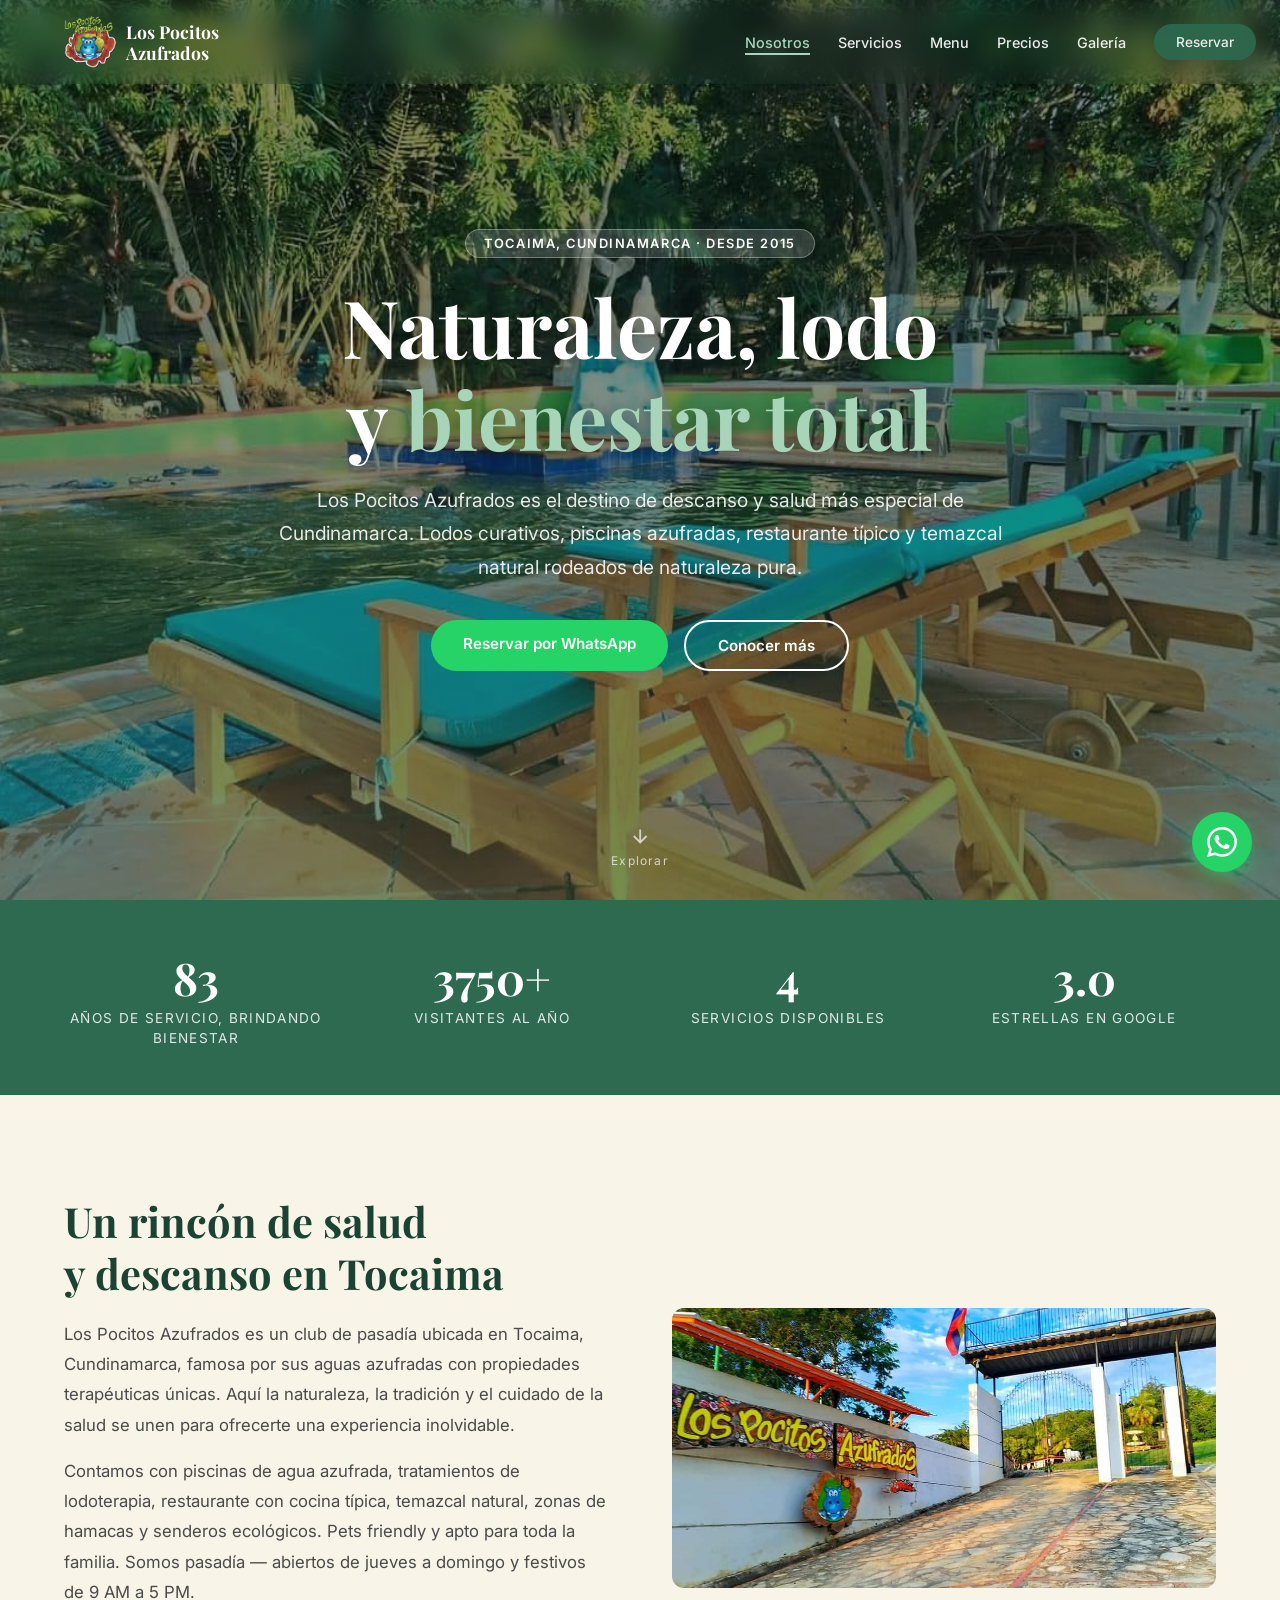
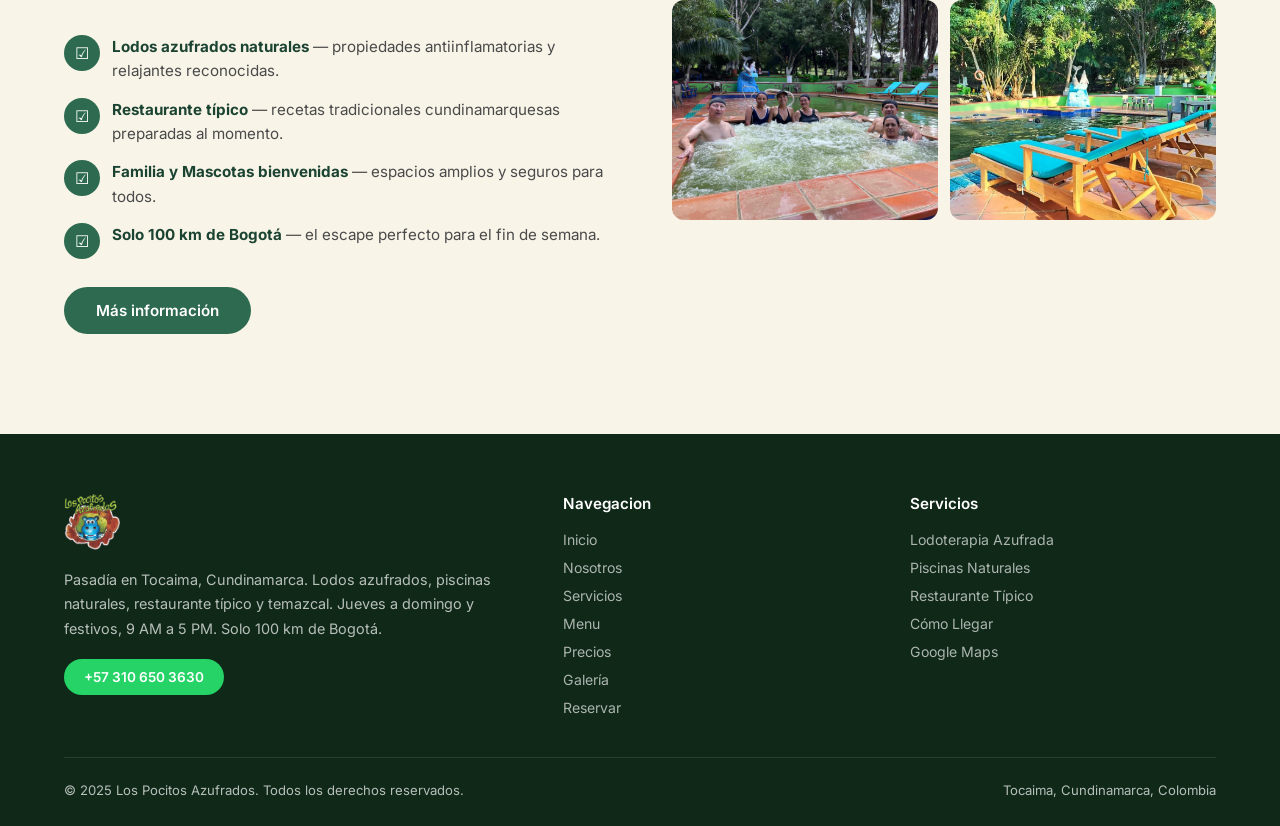
==== pagina pocitos/index.html @ f7a7f4c9 "Initial commit: Los Pocitos Azufrados — POS de escritorio para club" ====
<!DOCTYPE html>
<html lang="es" prefix="og: https://ogp.me/ns#">
<head>
  <meta charset="UTF-8"/>
  <meta name="viewport" content="width=device-width, initial-scale=1.0"/>
  <link rel="icon" type="image/png" sizes="32x32" href="favicon-32.png"/>
  <link rel="icon" type="image/png" sizes="512x512" href="favicon-512.png"/>
  <link rel="apple-touch-icon" href="favicon-512.png"/>

  <title>Los Pocitos Azufrados | Lodos Azufrados · Tocaima, Cundinamarca</title>
  <meta name="description" content="Los Pocitos Azufrados – pasadía en Tocaima, Cundinamarca. Lodos azufrados, piscinas naturales, lodoterapia, restaurante y temazcal. Jueves a domingo y festivos. Reserva por WhatsApp +57 310 650 3630."/>
  <meta name="keywords" content="lodos azufrados Tocaima, pasadía Cundinamarca, lodoterapia Tocaima, piscinas naturales Colombia, Los Pocitos Azufrados, temazcal Tocaima, ecoturismo Tocaima"/>
  <meta name="author" content="Los Pocitos Azufrados"/>
  <meta name="robots" content="index, follow, max-image-preview:large, max-snippet:-1"/>
  <link rel="canonical" href="https://lospocitosazufrados.com/"/>

  <!-- GEO / LOCAL SEO -->
  <meta name="geo.region" content="CO-CUN"/>
  <meta name="geo.placename" content="Tocaima, Cundinamarca, Colombia"/>
  <meta name="geo.position" content="4.4789448;-74.6457954"/>
  <meta name="ICBM" content="4.4789448, -74.6457954"/>

  <!-- OPEN GRAPH -->
  <meta property="og:type" content="website"/>
  <meta property="og:site_name" content="Los Pocitos Azufrados"/>
  <meta property="og:url" content="https://lospocitosazufrados.com/"/>
  <meta property="og:title" content="Los Pocitos Azufrados | Lodos Azufrados en Tocaima, Cundinamarca"/>
  <meta property="og:description" content="Pasadía en Tocaima especializado en lodos azufrados y lodoterapia. Piscinas naturales, restaurante, temazcal y actividades para toda la familia. Jueves a domingo."/>
  <meta property="og:image" content="https://lospocitosazufrados.com/logo-los-pocitos-azufrados.png"/>
  <meta property="og:locale" content="es_CO"/>

  <!-- TWITTER CARD -->
  <meta name="twitter:card" content="summary_large_image"/>
  <meta name="twitter:title" content="Los Pocitos Azufrados | Lodos Azufrados · Tocaima"/>
  <meta name="twitter:description" content="Pasadía en Tocaima, Cundinamarca. Lodos azufrados, piscinas naturales, lodoterapia y temazcal para toda la familia. Jueves a domingo."/>
  <meta name="twitter:image" content="https://lospocitosazufrados.com/logo-los-pocitos-azufrados.png"/>

  <!-- PRECONNECT -->
  <link rel="preconnect" href="https://fonts.googleapis.com"/>
  <link rel="preconnect" href="https://fonts.gstatic.com" crossorigin/>
  <link rel="dns-prefetch" href="https://images.unsplash.com"/>

  <!-- FONTS -->
  <link href="https://fonts.googleapis.com/css2?family=Playfair+Display:wght@400;700&family=Inter:wght@300;400;500;600&display=swap" rel="stylesheet"/>

  <!-- SCHEMA.ORG -->
  <script type="application/ld+json">
  {
    "@context": "https://schema.org",
    "@type": ["LocalBusiness", "TouristAttraction"],
    "name": "Los Pocitos Azufrados",
    "description": "Pasadía en Tocaima, Cundinamarca. Lodos azufrados, piscinas naturales, lodoterapia, restaurante y temazcal. Abierto jueves a domingo y festivos.",
    "url": "https://lospocitosazufrados.com",
    "telephone": "+573106503630",
    "address": {
      "@type": "PostalAddress",
      "streetAddress": "km 3",
      "addressLocality": "Tocaima",
      "addressRegion": "Cundinamarca",
      "addressCountry": "CO"
    },
    "geo": {
      "@type": "GeoCoordinates",
      "latitude": 4.4789448,
      "longitude": -74.6457954
    },
    "openingHoursSpecification": [
      {"@type":"OpeningHoursSpecification","dayOfWeek":["Thursday","Friday","Saturday","Sunday"],"opens":"09:00","closes":"17:00"}
    ],
    "image": "https://lospocitosazufrados.com/logo-los-pocitos-azufrados.png",
    "priceRange": "$$",
    "currenciesAccepted": "COP"
  }
  </script>

  <style>
    *, *::before, *::after { box-sizing: border-box; margin: 0; padding: 0; }

    :root {
      --verde:        #2d6a4f;
      --verde-oscuro: #1b4332;
      --verde-claro:  #52b788;
      --crema:        #f8f4e8;
      --dorado:       #d4a843;
      --blanco:       #ffffff;
      --gris-texto:   #4a4a4a;
      --sombra:       0 4px 24px rgba(0,0,0,.15);
      --radio:        12px;
      --transicion:   .3s ease;
    }

    html { scroll-behavior: smooth; }
    body { font-family: 'Inter', sans-serif; color: var(--gris-texto); background: var(--blanco); overflow-x: hidden; }

    /* ── UTILIDADES ─────────────────────────────── */
    .container { max-width: 1200px; margin: 0 auto; padding: 0 24px; }
    .section-title { font-family: 'Playfair Display', serif; font-size: clamp(2rem, 4vw, 3rem); color: var(--verde-oscuro); text-align: center; margin-bottom: 16px; }
    .section-sub { text-align: center; font-size: 1.1rem; color: #666; margin-bottom: 60px; max-width: 640px; margin-left: auto; margin-right: auto; }
    .btn { display: inline-block; padding: 14px 32px; border-radius: 50px; font-weight: 600; font-size: .95rem; text-decoration: none; transition: var(--transicion); cursor: pointer; border: none; }
    .btn-primary { background: var(--verde); color: var(--blanco); }
    .btn-primary:hover { background: var(--verde-oscuro); transform: translateY(-2px); box-shadow: var(--sombra); }
    .btn-outline { background: transparent; color: var(--blanco); border: 2px solid var(--blanco); }
    .btn-outline:hover { background: var(--blanco); color: var(--verde-oscuro); }
    .btn-wa { background: #25d366; color: var(--blanco); }
    .btn-wa:hover { background: #1ebe5c; transform: translateY(-2px); box-shadow: var(--sombra); }

    /* ── NAVBAR ─────────────────────────────────── */
    .navbar {
      position: fixed; top: 0; left: 0; right: 0; z-index: 1000;
      padding: 16px 0;
      background: rgba(27, 67, 50, .15);
      backdrop-filter: blur(12px);
      -webkit-backdrop-filter: blur(12px);
      transition: var(--transicion);
    }
    .navbar.scrolled { background: rgba(27, 67, 50, .97); padding: 10px 0; box-shadow: var(--sombra); }
    .navbar .container { display: flex; align-items: center; justify-content: space-between; }
    .navbar-logo { display: flex; align-items: center; gap: 10px; text-decoration: none; }
    .navbar-logo img { height: 52px; width: auto; }
    .navbar-logo span { font-family: 'Playfair Display', serif; font-size: 1.1rem; color: var(--blanco); font-weight: 700; line-height: 1.2; display: none; }
    @media(min-width:600px){ .navbar-logo span { display: block; } }
    /* nav-links fuera del navbar para evitar problema con backdrop-filter */
    .nav-links {
      position: fixed; top: 0; right: 24px;
      height: 84px; /* misma altura del navbar */
      display: flex; align-items: center; gap: 28px; list-style: none;
      z-index: 1001;
    }
    .nav-links a { color: var(--blanco); text-decoration: none; font-size: .9rem; font-weight: 500; transition: var(--transicion); opacity: .9; }
    .nav-links a:hover { opacity: 1; color: #a8d5ba; }
    .nav-links .btn { padding: 10px 22px; font-size: .85rem; }
    .hamburger { display: none; flex-direction: column; gap: 5px; cursor: pointer; background: none; border: none; padding: 6px; z-index: 1002; position: relative; }
    .hamburger span { display: block; width: 24px; height: 2px; background: var(--blanco); border-radius: 2px; transition: var(--transicion); }
    .hamburger.open span:nth-child(1) { transform: translateY(7px) rotate(45deg); }
    .hamburger.open span:nth-child(2) { opacity: 0; }
    .hamburger.open span:nth-child(3) { transform: translateY(-7px) rotate(-45deg); }
    .nav-overlay { display: none; position: fixed; inset: 0; background: rgba(0,0,0,.5); z-index: 1000; }
    .nav-overlay.open { display: block; }
    @media(max-width:768px){
      .hamburger { display: flex; }
      .nav-links {
        display: flex; flex-direction: column; align-items: flex-start; gap: 0;
        position: fixed; top: 0; right: -280px; bottom: 0; width: 260px; height: auto;
        background: var(--verde-oscuro); z-index: 1001;
        padding: 80px 32px 40px; list-style: none;
        transition: right .3s ease; overflow-y: auto;
      }
      .nav-links.open { right: 0; }
      .nav-links li { width: 100%; border-bottom: 1px solid rgba(255,255,255,.1); }
      .nav-links li:last-child { border-bottom: none; margin-top: 20px; }
      .nav-links a { display: block; padding: 16px 0; font-size: 1.1rem; color: var(--blanco); opacity: 1; }
      .nav-links a.nav-active:not(.btn) { color: #a8d5ba; font-weight: 700; }
      .nav-links .btn { display: block; text-align: center; margin-top: 8px; padding: 14px 24px; }
    }

    /* ── HERO ────────────────────────────────────── */
    .hero {
      position: relative; min-height: 100vh; display: flex; align-items: center; justify-content: center;
      overflow: hidden; background: var(--verde-oscuro);
    }
    .hero-bg {
      position: absolute; inset: 0;
      background: url('fotos/hero.jpeg') center/cover no-repeat;
      transform-origin: center;
      animation: heroZoom 20s ease-in-out infinite alternate;
    }
    .hero-bg::after { content: ''; position: absolute; inset: 0; background: linear-gradient(to bottom, rgba(0,0,0,.45) 0%, rgba(27,67,50,.6) 100%); }
    @keyframes heroZoom { from { transform: scale(1); } to { transform: scale(1.08); } }
    .hero-content { position: relative; z-index: 1; text-align: center; padding: 0 24px; max-width: 780px; animation: fadeInUp .9s ease both; }
    @keyframes fadeInUp { from { opacity: 0; transform: translateY(30px); } to { opacity: 1; transform: none; } }
    .hero-badge { display: inline-block; background: rgba(255,255,255,.15); border: 1px solid rgba(255,255,255,.3); color: var(--blanco); font-size: .8rem; font-weight: 600; letter-spacing: .12em; text-transform: uppercase; padding: 6px 18px; border-radius: 50px; margin-bottom: 22px; backdrop-filter: blur(8px); }
    .hero-title { font-family: 'Playfair Display', serif; font-size: clamp(2.6rem, 7vw, 5rem); color: var(--blanco); line-height: 1.15; margin-bottom: 20px; text-shadow: 0 2px 20px rgba(0,0,0,.4); }
    .hero-title span { color: #a8d5ba; }
    .hero-desc { font-size: clamp(1rem, 2vw, 1.2rem); color: rgba(255,255,255,.88); line-height: 1.75; margin-bottom: 36px; }
    .hero-buttons { display: flex; gap: 16px; justify-content: center; flex-wrap: wrap; }
    .hero-scroll { position: absolute; bottom: 32px; left: 50%; transform: translateX(-50%); z-index: 1; animation: scrollDown 2s ease infinite; }
    .hero-scroll a { display: flex; flex-direction: column; align-items: center; gap: 6px; color: rgba(255,255,255,.7); text-decoration: none; font-size: .75rem; letter-spacing: .1em; }
    .hero-scroll svg { width: 22px; height: 22px; stroke: rgba(255,255,255,.7); fill: none; stroke-width: 2; }
    @keyframes scrollDown { 0%,100%{transform:translateX(-50%) translateY(0)} 50%{transform:translateX(-50%) translateY(8px)} }

    /* ── COUNTERS STRIP ──────────────────────────── */
    .counters { background: var(--verde); padding: 48px 0; }
    .counters-grid { display: grid; grid-template-columns: repeat(auto-fit, minmax(160px, 1fr)); gap: 32px; text-align: center; }
    .counter-item { color: var(--blanco); }
    .counter-num { font-family: 'Playfair Display', serif; font-size: 2.8rem; font-weight: 700; display: block; }
    .counter-label { font-size: .85rem; opacity: .85; text-transform: uppercase; letter-spacing: .1em; }

    /* ── NOSOTROS ────────────────────────────────── */
    .nosotros { padding: 100px 0; background: var(--crema); }
    .nosotros-grid { display: grid; grid-template-columns: 1fr 1fr; gap: 64px; align-items: center; }
    @media(max-width:768px){ .nosotros-grid { grid-template-columns: 1fr; } }
    .nosotros-text h2 { font-family: 'Playfair Display', serif; font-size: clamp(1.8rem, 3.5vw, 2.6rem); color: var(--verde-oscuro); margin-bottom: 20px; line-height: 1.25; }
    .nosotros-text p { font-size: 1.05rem; line-height: 1.8; color: var(--gris-texto); margin-bottom: 16px; }
    .nosotros-features { display: flex; flex-direction: column; gap: 14px; margin: 28px 0; }
    .nosotros-feature { display: flex; align-items: flex-start; gap: 12px; }
    .nosotros-feature .icon { width: 36px; height: 36px; min-width: 36px; background: var(--verde); border-radius: 50%; display: flex; align-items: center; justify-content:: center; color: var(--blanco); font-size: 1rem; }
    .nosotros-feature .icon { width: 36px; height: 36px; min-width: 36px; background: var(--verde); border-radius: 50%; display: flex; align-items: center; justify-content: center; color: var(--blanco); font-size: 1rem; }
    .nosotros-feature p { font-size: .95rem; line-height: 1.6; margin: 0; }
    .nosotros-feature strong { color: var(--verde-oscuro); }
    .nosotros-imgs { display: grid; grid-template-columns: 1fr 1fr; gap: 12px; }
    .nosotros-imgs img { width: 100%; height: 220px; object-fit: cover; border-radius: var(--radio); display: block; }
    .nosotros-imgs img:first-child { grid-column: 1 / -1; height: 280px; }

    /* ── SERVICIOS ───────────────────────────────── */
    .servicios { padding: 100px 0; background: var(--blanco); }
    .servicios-grid { display: grid; grid-template-columns: repeat(auto-fit, minmax(260px, 1fr)); gap: 28px; }
    .servicio-card { border-radius: var(--radio); overflow: hidden; box-shadow: var(--sombra); transition: var(--transicion); }
    .servicio-card:hover { transform: translateY(-6px); }
    .servicio-card img { width: 100%; height: 210px; object-fit: cover; display: block; }
    .servicio-body { padding: 24px; }
    .servicio-icon { font-size: 1.8rem; margin-bottom: 10px; }
    .servicio-body h3 { font-family: 'Playfair Display', serif; font-size: 1.3rem; color: var(--verde-oscuro); margin-bottom: 10px; }
    .servicio-body p { font-size: .93rem; line-height: 1.7; color: #666; }

    /* ── MENU ────────────────────────────────────── */
    .menu-section { padding: 100px 0; background: var(--crema); }
    .menu-photos { display: grid; grid-template-columns: 1fr 1fr; gap: 28px; margin-bottom: 48px; }
    @media(max-width:640px){ .menu-photos { grid-template-columns: 1fr; } }
    .menu-photo-card { border-radius: var(--radio); overflow: hidden; box-shadow: var(--sombra); }
    .menu-photo-card img { width: 100%; height: auto; display: block; }
    .menu-photo-card .caption { background: var(--verde-oscuro); color: var(--blanco); text-align: center; padding: 14px; font-family: 'Playfair Display', serif; font-size: 1.05rem; }
    .menu-cta { text-align: center; margin-top: 16px; }
    .menu-cta p { font-size: 1rem; color: #666; margin-bottom: 20px; }

    /* ── PRECIOS ─────────────────────────────────── */
    .precios { padding: 100px 0; background: var(--blanco); }
    .precios-grid { display: grid; grid-template-columns: repeat(auto-fit, minmax(240px, 1fr)); gap: 28px; }
    .precio-card { border-radius: var(--radio); border: 2px solid #e8f4ed; padding: 36px 28px; text-align: center; transition: var(--transicion); position: relative; overflow: hidden; }
    .precio-card:hover { border-color: var(--verde); transform: translateY(-4px); box-shadow: var(--sombra); }
    .precio-card.destacado { border-color: var(--verde); background: linear-gradient(135deg, #f0faf4, var(--blanco)); }
    .precio-card.destacado::before { content: 'MAS POPULAR'; position: absolute; top: 14px; right: -24px; background: var(--verde); color: var(--blanco); font-size: .65rem; font-weight: 700; letter-spacing: .1em; padding: 4px 36px; transform: rotate(45deg); }
    .precio-icon { font-size: 2.2rem; margin-bottom: 14px; }
    .precio-card h3 { font-family: 'Playfair Display', serif; font-size: 1.25rem; color: var(--verde-oscuro); margin-bottom: 8px; }
    .precio-valor { font-size: 2.4rem; font-weight: 700; color: var(--verde); margin-bottom: 6px; }
    .precio-valor span { font-size: 1rem; font-weight: 400; color: #888; }
    .precio-desc { font-size: .88rem; color: #777; line-height: 1.6; }

    /* ── GALERIA ─────────────────────────────────── */
    .galeria { padding: 100px 0; background: var(--verde-oscuro); }
    .galeria .section-title { color: var(--blanco); }
    .galeria .section-sub { color: rgba(255,255,255,.75); }
    .galeria-grid { display: grid; grid-template-columns: repeat(3, 1fr); grid-template-rows: auto; gap: 12px; }
    .galeria-grid .item { border-radius: 8px; overflow: hidden; }
    .galeria-grid .item img { width: 100%; height: 220px; object-fit: cover; display: block; transition: transform .4s ease; }
    .galeria-grid .item:hover img { transform: scale(1.05); }
    .galeria-grid .item.wide { grid-column: span 2; }
    .galeria-grid .item.wide img { height: 280px; }
    @media(max-width:640px){ .galeria-grid { grid-template-columns: 1fr; } .galeria-grid .item.wide { grid-column: span 1; } .galeria-grid .item img, .galeria-grid .item.wide img { height: 200px; } }

    /* ── RESENAS ─────────────────────────────────── */
    .reseñas { padding: 100px 0; background: var(--crema); }
    .reseñas-grid { display: grid; grid-template-columns: repeat(auto-fit, minmax(270px, 1fr)); gap: 24px; }
    .reseña-card { background: var(--blanco); border-radius: var(--radio); padding: 28px; box-shadow: 0 2px 12px rgba(0,0,0,.07); }
    .reseña-stars { color: #f4b400; font-size: 1.1rem; margin-bottom: 12px; }
    .reseña-text { font-size: .93rem; line-height: 1.75; color: var(--gris-texto); font-style: italic; margin-bottom: 18px; }
    .reseña-author { display: flex; align-items: center; gap: 12px; }
    .reseña-avatar { width: 42px; height: 42px; border-radius: 50%; background: var(--verde); display: flex; align-items: center; justify-content: center; color: var(--blanco); font-weight: 700; font-size: 1rem; }
    .reseña-author-name { font-weight: 600; color: var(--verde-oscuro); font-size: .9rem; }
    .reseña-author-date { font-size: .78rem; color: #999; }
    .reseña-ver-mas { text-align: center; margin-top: 36px; }

    /* ── MAPA ────────────────────────────────────── */
    .mapa-section { padding: 80px 0; background: var(--blanco); }
    .mapa-grid { display: grid; grid-template-columns: 1fr 1.4fr; gap: 48px; align-items: start; }
    @media(max-width:768px){ .mapa-grid { grid-template-columns: 1fr; } }
    .mapa-info h3 { font-family: 'Playfair Display', serif; font-size: 1.7rem; color: var(--verde-oscuro); margin-bottom: 20px; }
    .mapa-info-item { display: flex; gap: 14px; margin-bottom: 18px; }
    .mapa-info-item .icon { color: var(--verde); font-size: 1.3rem; min-width: 24px; }
    .mapa-info-item p { font-size: .95rem; line-height: 1.6; color: var(--gris-texto); margin: 0; }
    .mapa-info-item strong { color: var(--verde-oscuro); }
    .mapa-embed iframe { width: 100%; height: 380px; border: 0; border-radius: var(--radio); box-shadow: var(--sombra); }

    /* ── CONTACTO ────────────────────────────────── */
    .contacto { padding: 100px 0; background: var(--verde-oscuro); }
    .contacto .section-title { color: var(--blanco); }
    .contacto .section-sub { color: rgba(255,255,255,.75); }
    .contacto-grid { display: grid; grid-template-columns: 1fr 1fr; gap: 56px; align-items: start; }
    @media(max-width:768px){ .contacto-grid { grid-template-columns: 1fr; } }
    .contacto-form { background: rgba(255,255,255,.07); backdrop-filter: blur(8px); border: 1px solid rgba(255,255,255,.12); border-radius: var(--radio); padding: 36px; }
    .form-group { margin-bottom: 20px; }
    .form-group label { display: block; color: rgba(255,255,255,.85); font-size: .88rem; font-weight: 500; margin-bottom: 7px; }
    .form-group input, .form-group select, .form-group textarea { width: 100%; padding: 12px 16px; background: rgba(255,255,255,.1); border: 1px solid rgba(255,255,255,.2); border-radius: 8px; color: var(--blanco); font-size: .93rem; font-family: inherit; transition: var(--transicion); }
    .form-group input::placeholder, .form-group textarea::placeholder { color: rgba(255,255,255,.45); }
    .form-group input:focus, .form-group select:focus, .form-group textarea:focus { outline: none; border-color: var(--verde-claro); background: rgba(255,255,255,.14); }
    .form-group select option { background: var(--verde-oscuro); color: var(--blanco); }
    .form-group textarea { resize: vertical; min-height: 100px; }
    .form-submit { width: 100%; padding: 15px; background: #25d366; color: var(--blanco); border: none; border-radius: 50px; font-size: 1rem; font-weight: 700; cursor: pointer; transition: var(--transicion); }
    .form-submit:hover { background: #1ebe5c; transform: translateY(-2px); }
    .contacto-info { color: var(--blanco); }
    .contacto-info h3 { font-family: 'Playfair Display', serif; font-size: 1.6rem; margin-bottom: 24px; }
    .contacto-dato { display: flex; gap: 14px; margin-bottom: 20px; }
    .contacto-dato .icon { color: var(--verde-claro); font-size: 1.3rem; min-width: 24px; }
    .contacto-dato p { font-size: .95rem; line-height: 1.6; color: rgba(255,255,255,.85); margin: 0; }
    .contacto-dato strong { color: var(--blanco); }
    .horario-item { display: flex; justify-content: space-between; padding: 8px 0; border-bottom: 1px solid rgba(255,255,255,.1); font-size: .9rem; color: rgba(255,255,255,.8); }
    .horario-item:last-child { border-bottom: none; }
    .horario-item .estado-abierto { color: #69d59e; font-weight: 600; }
    .horario-item .estado-cerrado { color: #ff7b7b; }

    /* ── WA FLOTANTE ─────────────────────────────── */
    .wa-float {
      position: fixed; bottom: 28px; right: 28px; z-index: 900;
      width: 60px; height: 60px; background: #25d366; border-radius: 50%;
      display: flex; align-items: center; justify-content: center;
      box-shadow: 0 6px 20px rgba(37,211,102,.5);
      text-decoration: none; transition: var(--transicion);
      animation: waPulse 3s ease infinite;
    }
    .wa-float:hover { background: #1ebe5c; transform: scale(1.1); animation: none; }
    .wa-float svg { width: 30px; height: 30px; fill: var(--blanco); }
    @keyframes waPulse {
      0%,100%{ box-shadow: 0 6px 20px rgba(37,211,102,.5); }
      50%{ box-shadow: 0 6px 36px rgba(37,211,102,.8), 0 0 0 12px rgba(37,211,102,.12); }
    }

    /* ── FOOTER ──────────────────────────────────── */
    footer { background: #0f2818; padding: 60px 0 28px; color: rgba(255,255,255,.7); }
    .footer-grid { display: grid; grid-template-columns: 1.5fr 1fr 1fr; gap: 40px; margin-bottom: 40px; }
    @media(max-width:768px){ .footer-grid { grid-template-columns: 1fr; } }
    .footer-brand img { height: 56px; margin-bottom: 14px; }
    .footer-brand p { font-size: .9rem; line-height: 1.7; margin-bottom: 18px; }
    .footer-col h4 { color: var(--blanco); font-size: .95rem; font-weight: 600; margin-bottom: 16px; }
    .footer-col ul { list-style: none; display: flex; flex-direction: column; gap: 8px; }
    .footer-col a { color: rgba(255,255,255,.65); text-decoration: none; font-size: .88rem; transition: var(--transicion); }
    .footer-col a:hover { color: var(--blanco); }
    .footer-bottom { border-top: 1px solid rgba(255,255,255,.1); padding-top: 24px; display: flex; justify-content: space-between; align-items: center; flex-wrap: wrap; gap: 12px; font-size: .82rem; }

    /* ── QUE INCLUYE ─────────────────────────────── */
    .incluye-section { padding: 100px 0; background: var(--blanco); }
    .incluye-grid { display: grid; grid-template-columns: 1fr 1fr; gap: 28px; }
    @media(max-width:768px){ .incluye-grid { grid-template-columns: 1fr; } }
    .incluye-card { display: flex; gap: 20px; align-items: flex-start; background: var(--crema); border-radius: var(--radio); padding: 28px; transition: var(--transicion); }
    .incluye-card:hover { transform: translateY(-3px); box-shadow: var(--sombra); }
    .incluye-icon { min-width: 52px; height: 52px; border-radius: 50%; display: flex; align-items: center; justify-content: center; font-size: 1.6rem; }
    .incluye-body h3 { font-family: 'Playfair Display', serif; font-size: 1.1rem; color: var(--verde-oscuro); margin-bottom: 10px; }
    .incluye-body p { font-size: .9rem; line-height: 1.75; color: var(--gris-texto); margin: 0; }
    .incluye-body em { color: #c0392b; font-style: normal; font-weight: 600; }

    /* ── AVISOS ──────────────────────────────────── */
    .avisos-section { padding: 80px 0; background: #fff8f0; border-top: 4px solid var(--dorado); }
    .avisos-grid { display: grid; grid-template-columns: repeat(auto-fit, minmax(260px, 1fr)); gap: 20px; margin-top: 48px; }
    .aviso-card { background: var(--blanco); border-radius: var(--radio); padding: 22px; border-left: 4px solid var(--dorado); box-shadow: 0 2px 8px rgba(0,0,0,.06); }
    .aviso-card.rojo { border-left-color: #e74c3c; }
    .aviso-card.verde { border-left-color: var(--verde); }
    .aviso-titulo { display: flex; align-items: center; gap: 10px; font-weight: 700; color: var(--verde-oscuro); margin-bottom: 8px; font-size: .95rem; }
    .aviso-titulo .ico { font-size: 1.2rem; }
    .aviso-card p { font-size: .88rem; line-height: 1.65; color: var(--gris-texto); margin: 0; }

    /* ── OPINION ─────────────────────────────────── */
    .opinion-section { padding: 100px 0; background: var(--verde-oscuro); }
    .opinion-section .section-title { color: var(--blanco); }
    .opinion-section .section-sub { color: rgba(255,255,255,.75); }
    .opinion-grid { display: grid; grid-template-columns: 1fr 1fr; gap: 40px; align-items: start; }
    @media(max-width:768px){ .opinion-grid { grid-template-columns: 1fr; } }

    .opinion-form-wrap { background: rgba(255,255,255,.08); border: 1px solid rgba(255,255,255,.14); border-radius: var(--radio); padding: 36px; }
    .opinion-form-wrap h3 { font-family: 'Playfair Display', serif; font-size: 1.4rem; color: var(--blanco); margin-bottom: 6px; }
    .opinion-sub { font-size: .88rem; color: rgba(255,255,255,.65); margin-bottom: 24px; }
    .opinion-field { margin-bottom: 18px; }
    .opinion-field label { display: block; color: rgba(255,255,255,.85); font-size: .88rem; font-weight: 500; margin-bottom: 7px; }
    .opinion-field input, .opinion-field textarea { width: 100%; padding: 12px 16px; background: rgba(255,255,255,.1); border: 1px solid rgba(255,255,255,.2); border-radius: 8px; color: var(--blanco); font-size: .93rem; font-family: inherit; }
    .opinion-field input::placeholder, .opinion-field textarea::placeholder { color: rgba(255,255,255,.4); }
    .opinion-field input:focus, .opinion-field textarea:focus { outline: none; border-color: var(--verde-claro); }
    .opinion-field textarea { min-height: 110px; resize: vertical; }

    .star-selector { display: flex; gap: 8px; margin-bottom: 4px; }
    .star-selector .star { font-size: 2rem; color: rgba(255,255,255,.25); cursor: pointer; transition: color .15s, transform .15s; line-height: 1; }
    .star-selector .star:hover, .star-selector .star.activa { color: #f4b400; }
    .star-selector .star:hover { transform: scale(1.2); }

    .opinion-google-card { background: var(--blanco); border-radius: var(--radio); padding: 32px; text-align: center; margin-bottom: 16px; }
    .og-logo { width: 56px; height: 56px; background: linear-gradient(135deg,#4285f4,#34a853,#fbbc05,#ea4335); border-radius: 50%; display: flex; align-items: center; justify-content: center; color: var(--blanco); font-size: 1.6rem; font-weight: 900; margin: 0 auto 16px; }
    .opinion-google-card h3 { font-family: 'Playfair Display', serif; color: var(--verde-oscuro); font-size: 1.2rem; margin-bottom: 12px; }
    .opinion-google-card p { font-size: .9rem; color: #666; line-height: 1.65; margin-bottom: 18px; }
    .og-stars { color: #f4b400; font-size: 1.8rem; margin-bottom: 20px; letter-spacing: 2px; }
    .og-tip { background: rgba(255,255,255,.08); border: 1px solid rgba(255,255,255,.14); border-radius: 10px; padding: 16px; display: flex; gap: 12px; align-items: flex-start; }
    .og-tip span { font-size: 1.3rem; }
    .og-tip p { font-size: .88rem; color: rgba(255,255,255,.8); margin: 0; line-height: 1.6; }

    /* ── MOBILE GLOBAL ───────────────────────────── */
    @media(max-width:768px){
      .nosotros, .servicios, .incluye-section, .menu-section,
      .precios, .galeria, .reseñas, .opinion-section,
      .mapa-section, .contacto, .avisos-section { padding: 60px 0; }
      .section-title { font-size: 1.8rem !important; }
      .section-sub { font-size: .95rem !important; margin-bottom: 36px !important; }
      .nosotros-imgs { grid-template-columns: 1fr !important; }
      .nosotros-imgs img { height: 200px !important; }
      .nosotros-imgs img:first-child { height: 220px !important; grid-column: 1 !important; }
      .incluye-card { flex-direction: column; gap: 12px; padding: 20px; }
      .incluye-icon { min-width: 44px; height: 44px; font-size: 1.3rem; }
      .precio-valor { font-size: 1.8rem; }
      .contacto-form { padding: 22px; }
      .opinion-form-wrap { padding: 22px; }
      .hero-title { font-size: 2.2rem !important; }
      .counter-num { font-size: 2.1rem; }
      .footer-grid { gap: 24px; }
    }
    @media(max-width:480px){
      .nosotros, .servicios, .incluye-section, .menu-section,
      .precios, .galeria, .reseñas, .opinion-section,
      .mapa-section, .contacto, .avisos-section { padding: 48px 0; }
      .precios-grid { grid-template-columns: 1fr !important; }
      .avisos-grid { grid-template-columns: 1fr !important; }
    }

    /* ── PAGINAS SHOW/HIDE ───────────────────────── */
    [data-page] { display: none; }
    [data-page].page-visible { display: block; }
    .counters[data-page].page-visible { display: block; }

    /* Nav link activo */
    .nav-links a.nav-active:not(.btn) {
      color: #a8d5ba !important;
      opacity: 1 !important;
      border-bottom: 2px solid #a8d5ba;
      padding-bottom: 2px;
    }

    /* ── REVEAL ANIMATION ────────────────────────── */
    .reveal { opacity: 0; transform: translateY(28px); transition: opacity .7s ease, transform .7s ease; }
    .reveal.visible { opacity: 1; transform: none; }
  </style>
</head>
<body>

<!-- ████ NAVBAR ████ -->
<nav class="navbar" id="navbar">
  <div class="container">
    <a href="#inicio" class="navbar-logo">
      <img src="logo-los-pocitos-azufrados.png" alt="Los Pocitos Azufrados" onerror="this.style.display='none'"/>
      <span>Los Pocitos<br>Azufrados</span>
    </a>
    <button class="hamburger" id="hamburger" aria-label="Menu">
      <span></span><span></span><span></span>
    </button>
  </div>
</nav>
<!-- Drawer fuera del navbar para que position:fixed no quede atrapado por backdrop-filter -->
<ul class="nav-links" id="navLinks">
  <li><a href="#" onclick="mostrarPagina('nosotros');cerrarMenu();return false;" data-nav="nosotros" class="nav-active">Nosotros</a></li>
  <li><a href="#" onclick="mostrarPagina('servicios');cerrarMenu();return false;" data-nav="servicios">Servicios</a></li>
  <li><a href="#" onclick="mostrarPagina('menu');cerrarMenu();return false;" data-nav="menu">Menu</a></li>
  <li><a href="#" onclick="mostrarPagina('precios');cerrarMenu();return false;" data-nav="precios">Precios</a></li>
  <li><a href="#" onclick="mostrarPagina('galeria');cerrarMenu();return false;" data-nav="galeria">Galería</a></li>
  <li><a href="#" onclick="mostrarPagina('reservar');cerrarMenu();return false;" data-nav="reservar" class="btn btn-primary">Reservar</a></li>
</ul>
<div class="nav-overlay" id="navOverlay"></div>
 
<!-- ████ HERO ████ -->
<section class="hero" id="inicio">
  <div class="hero-bg" id="heroBg"></div>
  <div class="hero-content">
    <span class="hero-badge">Tocaima, Cundinamarca · Desde 2015</span>
    <h1 class="hero-title">
      Naturaleza, lodo<br>y <span>bienestar total</span>
    </h1>
    <p class="hero-desc">
      Los Pocitos Azufrados es el destino de descanso y salud más especial de Cundinamarca.
      Lodos curativos, piscinas azufradas, restaurante típico y temazcal natural rodeados de naturaleza pura.
    </p>
    <div class="hero-buttons">
      <a href="https://wa.me/573106503630?text=Hola%21+Quiero+reservar+en+Los+Pocitos+Azufrados" class="btn btn-wa" target="_blank" rel="noopener">
        Reservar por WhatsApp
      </a>
      <a href="#" onclick="mostrarPagina('nosotros');return false;" class="btn btn-outline">Conocer más</a>
    </div>
  </div>
  <div class="hero-scroll">
    <a href="#nosotros">
      <svg viewBox="0 0 24 24"><path d="M12 5v14M5 12l7 7 7-7"/></svg>
      Explorar
    </a>
  </div>
</section>

<!-- ████ COUNTERS ████ -->
<div class="counters" data-page="nosotros">
  <div class="container">
    <div class="counters-grid">
      <div class="counter-item">
        <span class="counter-num" data-target="111">0</span>
        <span class="counter-label">Años de servicio, brindando bienestar</span>
      </div>
      <div class="counter-item">
        <span class="counter-num" data-target="5000" data-suffix="+">0</span>
        <span class="counter-label">Visitantes al año</span>
      </div>
      <div class="counter-item">
        <span class="counter-num" data-target="6">0</span>
        <span class="counter-label">Servicios disponibles</span>
      </div>
      <div class="counter-item">
        <span class="counter-num" data-target="4" data-decimal="true">0</span>
        <span class="counter-label">Estrellas en Google</span>
      </div>
    </div>
  </div>
</div>

<!-- ████ NOSOTROS ████ -->
<section class="nosotros" id="nosotros" data-page="nosotros">
  <div class="container">
    <div class="nosotros-grid">
      <div class="nosotros-text reveal">
        <h2>Un rincón de salud<br>y descanso en Tocaima</h2>
        <p>
          Los Pocitos Azufrados es un club de pasadía ubicada en Tocaima, Cundinamarca,
          famosa por sus aguas azufradas con propiedades terapéuticas únicas. Aquí la naturaleza,
          la tradición y el cuidado de la salud se unen para ofrecerte una experiencia inolvidable.
        </p>
        <p>
          Contamos con piscinas de agua azufrada, tratamientos de lodoterapia, restaurante con cocina típica,
          temazcal natural, zonas de hamacas y senderos ecológicos. Pets friendly y apto para toda la familia.
          Somos pasadía — abiertos de jueves a domingo y festivos de 9 AM a 5 PM.
        </p>
        <div class="nosotros-features">
          <div class="nosotros-feature">
            <div class="icon">&#9745;</div>
            <p><strong>Lodos azufrados naturales</strong> — propiedades antiinflamatorias y relajantes reconocidas.</p>
          </div>
          <div class="nosotros-feature">
            <div class="icon">&#9745;</div>
            <p><strong>Restaurante típico</strong> — recetas tradicionales cundinamarquesas preparadas al momento.</p>
          </div>
          <div class="nosotros-feature">
            <div class="icon">&#9745;</div>
            <p><strong>Familia y Mascotas bienvenidas</strong> — espacios amplios y seguros para todos.</p>
          </div>
          <div class="nosotros-feature">
            <div class="icon">&#9745;</div>
            <p><strong>Solo 100 km de Bogotá</strong> — el escape perfecto para el fin de semana.</p>
          </div>
        </div>
        <a href="https://wa.me/573106503630?text=Hola%21+Quiero+información+sobre+Los+Pocitos+Azufrados" class="btn btn-primary" target="_blank" rel="noopener">
          Más información
        </a>
      </div>
      <div class="nosotros-imgs reveal">
        <img src="fotos/entradapocitos.jpeg"
             onerror="this.src='https://images.unsplash.com/photo-1571896349842-33c89424de2d?w=900&auto=format'"
             alt="Entrada Los Pocitos Azufrados Tocaima"/>
        <img src="fotos/foto4.jpeg"
             onerror="this.src='https://images.unsplash.com/photo-1540555700478-4be289fbecef?w=600&auto=format'"
             alt="Piscina azufrada con visitantes"/>
        <img src="fotos/foto6.jpeg"
             onerror="this.src='https://images.unsplash.com/photo-1530305408560-82d13781b33a?w=600&auto=format'"
             alt="Zona de descanso y piscinas"/>
      </div>
    </div>
  </div>
</section>

<!-- ████ SERVICIOS ████ -->
<section class="servicios" id="servicios" data-page="servicios">
  <div class="container">
    <h2 class="section-title reveal">Nuestros Servicios</h2>
    <p class="section-sub reveal">Todo lo que necesitas para descansar, sanarte y disfrutar en un solo lugar.</p>
    <div class="servicios-grid">
      <div class="servicio-card reveal">
        <img src="fotos/nosotros-lodo1.jpeg"
             onerror="this.src='https://images.unsplash.com/photo-1540555700478-4be289fbecef?w=600&auto=format'"
             alt="Lodoterapia azufrada en Los Pocitos"/>
        <div class="servicio-body">
          <div class="servicio-icon">&#127774;</div>
          <h3>Lodoterapia Azufrada</h3>
          <p>Aplícate el lodo azufrado que brota naturalmente del suelo de Tocaima en todo el cuerpo, déjalo actuar 30 minutos y siente cómo alivia artritis, dolores musculares, problemas de piel y estrés. Una experiencia terapéutica única en Colombia.</p>
        </div>
      </div>
      <div class="servicio-card reveal">
        <img src="fotos/foto4.jpeg"
             onerror="this.src='https://images.unsplash.com/photo-1544551763-46a013bb70d5?w=600&auto=format'"
             alt="Piscinas naturales azufradas Los Pocitos"/>
        <div class="servicio-body">
          <div class="servicio-icon">&#128166;</div>
          <h3>Piscinas Azufradas</h3>
          <p>Disfruta de nuestras piscinas de agua azufrada a temperatura natural. Perfectas para relajarse y recibir los beneficios terapéuticos del agua mineral en familia.</p>
        </div>
      </div>
      <div class="servicio-card reveal">
        <img src="fotos/servicio-restaurante.jpeg"
             onerror="this.src='https://images.unsplash.com/photo-1555396273-367ea4eb4db5?w=600&auto=format'"
             alt="Restaurante típico Los Pocitos Azufrados"/>
        <div class="servicio-body">
          <div class="servicio-icon">&#127859;</div>
          <h3>Restaurante Típico</h3>
          <p>Cocina regional cundinamarquesa elaborada con productos frescos. Especialidades de la casa, pescados frescos, jugos naturales y mucho más para completar tu día.</p>
        </div>
      </div>
      <div class="servicio-card reveal">
        <img src="fotos/temascal.jpeg"
             onerror="this.src='https://images.unsplash.com/photo-1544161515-4ab6ce6db874?w=600&auto=format'"
             alt="Temazcal Los Pocitos Azufrados"/>
        <div class="servicio-body">
          <div class="servicio-icon">&#128293;</div>
          <h3>Temazcal</h3>
          <p>Experiencia de purificación ancestral en nuestra cabaña de vapor. El calor y las plantas medicinales limpian cuerpo y mente en una sesión guiada única en la region.</p>
        </div>
      </div>
    </div>
  </div>
</section>

<!-- ████ QUE INCLUYE ████ -->
<section class="incluye-section" id="incluye" data-page="servicios">
  <div class="container">
    <h2 class="section-title reveal">&#191;Qué incluye tu entrada?</h2>
    <p class="section-sub reveal">Todo lo que puedes disfrutar el día que nos visites, sin costos adicionales.</p>
    <div class="incluye-grid">

      <div class="incluye-card reveal">
        <div class="incluye-icon" style="background:#1b6e3a">&#128166;</div>
        <div class="incluye-body">
          <h3>Piscina de Agua Azufrada Natural</h3>
          <p>Nuestra piscina es <strong>100% agua azufrada natural a temperatura ambiente</strong> — no son termales ni aguas calientes. El azufre viene directamente de la tierra y sus propiedades son reales: ayuda con la artritis, problemas de piel, manchas, granitos, inflamación muscular y mejora la circulación. Es normal que huela fuerte, especialmente cuando hay sol; eso es el azufre reaccionando con el calor y es completamente inofensivo.</p>
        </div>
      </div>

      <div class="incluye-card reveal">
        <div class="incluye-icon" style="background:#5a3e2b">&#127774;</div>
        <div class="incluye-body">
          <h3>Zona de Lodoterapia — Barro Medicinal</h3>
          <p>En nuestra zona de lodo vas directamente a aplicarte el barro tu mismo: <strong>con tus manos te lo restriegas por todo el cuerpo</strong> y lo dejas actuar durante <strong>30 minutos</strong>. En ese tiempo puedes caminar por la finca, hacer el sendero, descansar en la hamaca — tienes libertad total. Dos cosas importantes: <em>no puedes acercarte a la piscina con el barro puesto</em> (para mantener el agua limpia) y <em>no entres a los baños con el lodo encima</em> porque el piso se vuelve muy resbaloso.</p>
          <p style="margin-top:10px">Sus beneficios son reales y acumulativos: <strong>alivia la artritis, el reumatismo y dolores articulares; reduce la inflamación muscular; mejora la circulación sanguínea; estimula la producción de colágeno; elimina células muertas y toxinas; ayuda con granitos, manchas, eczema y problemas de piel.</strong> No cura todo en un solo día, pero cada visita suma. Pregunta al personal cómo aplicarlo según tu necesidad específica.</p>
        </div>
      </div>

      <div class="incluye-card reveal">
        <div class="incluye-icon" style="background:#2d6a4f">&#127795;</div>
        <div class="incluye-body">
          <h3>Zona de Caminata y Sendero Ecológico</h3>
          <p>Incluye dos opciones: una <strong>caminata pavimentada de 5 minutos</strong>, tranquila y apta para cualquier persona; y la <strong>caminata ecológica hasta el alto de la montaña</strong>, donde puedes recorrer el sendero natural, disfrutar el paisaje y volver a bañar con el agua azufrada. Una experiencia de naturaleza completa.</p>
        </div>
      </div>

      <div class="incluye-card reveal">
        <div class="incluye-icon" style="background:#c0392b">&#128293;</div>
        <div class="incluye-body">
          <h3>Temazcal — Sauna Natural</h3>
          <p>Nuestro temazcal es un <strong>sauna natural hecho de barro</strong>, calentado por el sol de forma completamente orgánica — entre más sol haya ese día, más intenso será el calor adentro. Dentro se colocan <strong>piedras volcánicas</strong> sobre las que se hacen vaporizaciones de <strong>eucalipto y plantas medicinales</strong>, generando un vapor curativo 100% natural.</p>
          <p style="margin-top:10px">Sus beneficios son potentes: <strong>desintoxica el cuerpo eliminando hasta un litro de sudor con toxinas como ácido úrico y urea; limpia profundamente la piel; despeja las vías respiratorias; dilata los vasos sanguíneos y mejora la circulación; relaja músculos y articulaciones; y reduce significativamente el estrés y la ansiedad.</strong> Una sesión completa produce una relajación profunda comparable a horas de descanso. <em>No pueden ingresar bebés ni personas con taquicardia, enfermedades cardiovasculares o presion arterial baja. Entra bien hidratado y sal si sientes mareo.</em></p>
        </div>
      </div>

    </div>
  </div>
</section>

<!-- ████ MENU ████ -->
<section class="menu-section" id="menu" data-page="menu">
  <div class="container">
    <h2 class="section-title reveal">Nuestra Carta</h2>
    <p class="section-sub reveal">Sabores autenticos de la region. Pescados frescos, carnes, desayunos y especialidades de la casa.</p>
    <div class="menu-photos reveal">
      <div class="menu-photo-card">
        <img src="carta-carnes-pescados.jpg"
             onerror="this.src='https://images.unsplash.com/photo-1544025162-d76694265947?w=800&auto=format'"
             alt="Carta de carnes, menu de la casa y pescados"/>
        <div class="caption">Carnes, Pescados y Menu de la Casa</div>
      </div>
      <div class="menu-photo-card">
        <img src="carta-entradas-desayunos.jpg"
             onerror="this.src='https://images.unsplash.com/photo-1533089860892-a7c6f0a88666?w=800&auto=format'" alt="Carta de entradas, desayunos y adicionales"/>
        <div class="caption">Entradas, Desayunos y Adicionales</div>
      </div>
    </div>
    <div class="menu-cta reveal">
      <p>Hacemos pedidos especiales para grupos y eventos. Consultanos por WhatsApp.</p>
      <a href="https://wa.me/573106503630?text=Hola%21+Quiero+consultar+el+menu+y+disponibilidad" class="btn btn-wa" target="_blank" rel="noopener">
        Consultar por WhatsApp
      </a>
    </div>
  </div>
</section>

<!-- ████ PRECIOS ████ -->
<section class="precios" id="precios" data-page="precios">
  <div class="container">
    <h2 class="section-title reveal">Tarifas de Entrada</h2>
    <p class="section-sub reveal">Precios de ingreso al club. El restaurante se cobra aparte según lo que consumas.</p>
    <div class="precios-grid">
      <div class="precio-card reveal">
        <div class="precio-icon">&#128103;</div>
        <h3>Niños menores de 7 años</h3>
        <div class="precio-valor">$25.000 <span>/ niño</span></div>
        <p class="precio-desc">Menores de 7 años. Incluye acceso a piscinas azufradas, zona de lodos y caminata. Gorro de natación obligatorio.</p>
      </div>
      <div class="precio-card destacado reveal">
        <div class="precio-icon">&#128100;</div>
        <h3>Adultos (7 años en adelante)</h3>
        <div class="precio-valor">$30.000 <span>/ persona</span></div>
        <p class="precio-desc">Acceso completo: piscina azufrada, lodoterapia, caminata ecológica, temazcal y zona de descanso. Gorro obligatorio.</p>
      </div>
      <div class="precio-card reveal">
        <div class="precio-icon">&#128054;</div>
        <h3>Mascotas</h3>
        <div class="precio-valor">$10.000 <span>/ mascota</span></div>
        <p class="precio-desc">Tu mascota puede estar contigo en todo el club. Incluye piscina especial para perros y zona de perrera. El perro no puede acercarse a la piscina de personas.</p>
      </div>
    </div>
  </div>
</section>

<!-- ████ GALERIA ████ -->
<section class="galeria" id="galeria" data-page="galeria">
  <div class="container">
    <h2 class="section-title reveal">Galería de Fotos</h2>
    <p class="section-sub reveal">Conoce los espacios, las piscinas y los momentos que te esperan en Los Pocitos Azufrados.</p>
    <div class="galeria-grid reveal">
      <div class="item wide">
        <img src="fotos/foto4.jpeg"
             onerror="this.src='https://images.unsplash.com/photo-1571896349842-33c89424de2d?w=1200&auto=format'"
             alt="Visitantes disfrutando la piscina azufrada"/>
      </div>
      <div class="item">
        <img src="fotos/entradapocitos.jpeg"
             onerror="this.src='https://images.unsplash.com/photo-1441974231531-c6227db76b6e?w=600&auto=format'"
             alt="Entrada Los Pocitos Azufrados Tocaima"/>
      </div>
      <div class="item">
        <img src="fotos/vistaclub.jpeg"
             onerror="this.src='https://images.unsplash.com/photo-1530305408560-82d13781b33a?w=600&auto=format'"
             alt="Vista general del club Los Pocitos"/>
      </div>
      <div class="item">
        <img src="fotos/foto3.jpeg"
             onerror="this.src='https://images.unsplash.com/photo-1540555700478-4be289fbecef?w=600&auto=format'"
             alt="Familia disfrutando Los Pocitos Azufrados"/>
      </div>
      <div class="item">
        <img src="fotos/esculturas.jpeg"
             onerror="this.src='https://images.unsplash.com/photo-1441974231531-c6227db76b6e?w=600&auto=format'"
             alt="Esculturas y naturaleza en Los Pocitos"/>
      </div>
      <div class="item wide">
        <img src="fotos/foto1.jpeg"
             onerror="this.src='https://images.unsplash.com/photo-1571896349842-33c89424de2d?w=1200&auto=format'"
             alt="Laguna natural en Los Pocitos Azufrados"/>
      </div>
      <div class="item">
        <img src="fotos/temascal.jpeg"
             onerror="this.src='https://images.unsplash.com/photo-1544161515-4ab6ce6db874?w=600&auto=format'"
             alt="Temazcal Los Pocitos Azufrados"/>
      </div>
      <div class="item">
        <img src="fotos/foto5.jpeg"
             onerror="this.src='https://images.unsplash.com/photo-1530305408560-82d13781b33a?w=600&auto=format'"
             alt="Parque para niños Los Pocitos"/>
      </div>
      <div class="item">
        <img src="fotos/foto6.jpeg"
             onerror="this.src='https://images.unsplash.com/photo-1544551763-46a013bb70d5?w=600&auto=format'"
             alt="Zona de descanso y piscinas"/>
      </div>
      <div class="item">
        <img src="fotos/foto2.jpeg"
             onerror="this.src='https://images.unsplash.com/photo-1555396273-367ea4eb4db5?w=600&auto=format'"
             alt="Decoraciones y areas verdes Los Pocitos"/>
      </div>
      <div class="item wide">
        <img src="fotos/galeria-1.jpeg"
             onerror="this.src='https://images.unsplash.com/photo-1571896349842-33c89424de2d?w=1200&auto=format'"
             alt="Los Pocitos Azufrados Tocaima Cundinamarca"/>
      </div>
      <div class="item">
        <img src="fotos/galeria-2.jpeg"
             onerror="this.src='https://images.unsplash.com/photo-1540555700478-4be289fbecef?w=600&auto=format'"
             alt="Naturaleza en Los Pocitos Azufrados"/>
      </div>
      <div class="item">
        <img src="fotos/nosotros-lodo2.jpeg"
             onerror="this.src='https://images.unsplash.com/photo-1540555700478-4be289fbecef?w=600&auto=format'"
             alt="Lodo azufrado natural"/>
      </div>
    </div>
  </div>
</section>

<!-- ████ RESENAS ████ -->
<section class="reseñas" id="reseñas" data-page="galeria">
  <div class="container">
    <h2 class="section-title reveal">Lo que dicen nuestros visitantes</h2>
    <p class="section-sub reveal">Opiniones reales de Google de quienes ya vivieron la experiencia Pocitos.</p>
    <div class="reseñas-grid">
      <div class="reseña-card reveal">
        <div class="reseña-stars">&#9733;&#9733;&#9733;&#9733;&#9733;</div>
        <p class="reseña-text">"Un lugar precioso para descansar, las piscinas con agua azufrada son muy relajantes y el personal muy amable. El restaurante con comida típica es delicioso, especialmente el pescado. Volvería sin dudarlo."</p>
        <div class="reseña-author">
          <div class="reseña-avatar">L</div>
          <div>
            <div class="reseña-author-name">Luisa Fernanda R.</div>
            <div class="reseña-author-date">Google Reviews</div>
          </div>
        </div>
      </div>
      <div class="reseña-card reveal">
        <div class="reseña-stars">&#9733;&#9733;&#9733;&#9733;&#9733;</div>
        <p class="reseña-text">"Fuimos en familia y la pasamos genial. Los niños se divirtieron mucho en las piscinas y los adultos disfrutamos el lodo azufrado. La atención es muy buena y el precio muy razonable para todo lo que ofrecen."</p>
        <div class="reseña-author">
          <div class="reseña-avatar">C</div>
          <div>
            <div class="reseña-author-name">Carlos A. Mendoza</div>
            <div class="reseña-author-date">Google Reviews</div>
          </div>
        </div>
      </div>
      <div class="reseña-card reveal">
        <div class="reseña-stars">&#9733;&#9733;&#9733;&#9733;&#9733;</div>
        <p class="reseña-text">"El mejor plan para salir de Bogotá. Las aguas azufradas tienen unos beneficios increíbles para la piel y el cuerpo. La gallina pocitos es una especialidad que no se puede perder. Lugar tranquilo y muy bien cuidado."</p>
        <div class="reseña-author">
          <div class="reseña-avatar">M</div>
          <div>
            <div class="reseña-author-name">Maria Teresa G.</div>
            <div class="reseña-author-date">Google Reviews</div>
          </div>
        </div>
      </div>
      <div class="reseña-card reveal">
        <div class="reseña-stars">&#9733;&#9733;&#9733;&#9733;&#9734;</div>
        <p class="reseña-text">"Ver más opiniones en Google Maps y déjanos tu calificación si ya nos visitaste. Tu experiencia nos ayuda a mejorar y a que más familias colombianas nos conozcan."</p>
        <div class="reseña-author">
          <div class="reseña-avatar">G</div>
          <div>
            <div class="reseña-author-name">
              <a href="https://maps.google.com/?q=Los+Pocitos+Azufrados+Tocaima" target="_blank" rel="noopener" style="color:var(--verde);text-decoration:none;font-weight:700;">Ver en Google Maps &#8599;</a>
            </div>
            <div class="reseña-author-date">+50 opiniones verificadas</div>
          </div>
        </div>
      </div>
    </div>
  </div>
</section>

<!-- ████ DEJANOS TU OPINION ████ -->
<section class="opinion-section" data-page="galeria">
  <div class="container">
    <h2 class="section-title reveal">&#191;Cómo te fue con nosotros?</h2>
    <p class="section-sub reveal">Tu opinión nos ayuda a mejorar y a que más familias nos conozcan. Cuéntanos tu experiencia.</p>
    <div class="opinion-grid">

      <div class="opinion-form-wrap reveal">
        <h3>Envíanos tu mensaje</h3>
        <p class="opinion-sub">Te respondemos por WhatsApp y con tu permiso compartimos tu experiencia.</p>
        <form id="opinionForm">
          <div class="opinion-field">
            <label>Tu nombre</label>
            <input type="text" id="op-nombre" placeholder="Cómo te llamas?" required/>
          </div>
          <div class="opinion-field">
            <label>&#191;Cuántas estrellas le das?</label>
            <div class="star-selector" id="starSelector">
              <span class="star" data-val="1">&#9733;</span>
              <span class="star" data-val="2">&#9733;</span>
              <span class="star" data-val="3">&#9733;</span>
              <span class="star" data-val="4">&#9733;</span>
              <span class="star" data-val="5">&#9733;</span>
            </div>
            <input type="hidden" id="op-estrellas" value=""/>
          </div>
          <div class="opinion-field">
            <label>Cuéntanos tu experiencia</label>
            <textarea id="op-texto" placeholder="&#191;Qué fue lo que más te gustó? &#191;Volverían?" required></textarea>
          </div>
          <button type="submit" class="btn btn-wa" style="width:100%;padding:15px;font-size:1rem;border-radius:50px;">
            Enviar por WhatsApp
          </button>
        </form>
      </div>

      <div class="opinion-google reveal">
        <div class="opinion-google-card">
          <div class="og-logo">G</div>
          <h3>Déjanos tu reseña en Google</h3>
          <p>Las reseñas de Google son las más importantes para nosotros. Con 2 minutos nos ayudas un montón a que más gente nos encuentre.</p>
          <div class="og-stars">&#9733;&#9733;&#9733;&#9733;&#9733;</div>
          <a href="https://maps.google.com/?q=Los+Pocitos+Azufrados+Tocaima" target="_blank" rel="noopener" class="btn btn-primary" style="width:100%;text-align:center;display:block;margin-bottom:14px;">
            Calificarnos en Google Maps
          </a>
          <a href="https://maps.google.com/?q=Los+Pocitos+Azufrados+Tocaima" target="_blank" rel="noopener" class="btn btn-outline" style="width:100%;text-align:center;display:block;background:transparent;color:var(--verde);border:2px solid var(--verde);">
            Ver todas las opiniones
          </a>
        </div>
        <div class="og-tip">
          <span>&#128161;</span>
          <p>Tip: Si ya nos calificaste en Google, <strong>compártenos la foto de tu visita por WhatsApp</strong> para que aparezcas en nuestra galería.</p>
        </div>
      </div>

    </div>
  </div>
</section>

<!-- ████ MAPA + HORARIOS ████ -->
<section class="mapa-section" id="ubicacion" data-page="reservar">
  <div class="container">
    <h2 class="section-title reveal">Cómo Llegar</h2>
    <p class="section-sub reveal">Estamos en Tocaima Cundinamarca km 3 via jerusalen, a solo 100 km de Bogotá por la vía Girardot.</p>
    <div class="mapa-grid">
      <div class="mapa-info reveal">
        <h3>Información y Horarios</h3>
        <div class="mapa-info-item">
          <div class="icon">&#128205;</div>
          <p><strong>Dirección</strong><br>km 3 via jerusalen, Tocaima, Cundinamarca, Colombia</p>
        </div>
        <div class="mapa-info-item">
          <div class="icon">&#128222;</div>
          <p><strong>Telefono / WhatsApp</strong><br>+57 310 650 3630</p>
        </div>
        <div class="mapa-info-item">
          <div class="icon">&#128337;</div>
          <p><strong>Horario de atención</strong></p>
        </div>
        <div class="horario-item"><span>Jueves a Domingo</span><span class="estado-abierto">9:00 AM - 5:00 PM</span></div>
        <div class="horario-item"><span>Festivos</span><span class="estado-abierto">9:00 AM - 5:00 PM</span></div>
        <div class="horario-item"><span>Lunes, Martes y Miércoles</span><span class="estado-cerrado">Cerrado</span></div>
        <br/>
        <a href="https://wa.me/573106503630?text=Hola%21+Quiero+confirmar+disponibilidad+para+visitar+Los+Pocitos" class="btn btn-wa" target="_blank" rel="noopener" style="margin-top:12px">
          Confirmar disponibilidad
        </a>
      </div>
      <div class="mapa-embed reveal">
        <iframe
          src="https://www.google.com/maps/place/Los+Pocitos+Azufrados+De+Tocaima/@4.4789487,-74.6483704,17z/data=!3m1!4b1!4m6!3m5!1s0x8e3f4755904f85ab:0x8a74bfbace68878c!8m2!3d4.4789487!4d-74.6457955!16s%2Fg%2F11c5rv8xc4?entry=ttu&g_ep=EgoyMDI2MDMzMS4wIKXMDSoASAFQAw%3D%3D "
          allowfullscreen loading="lazy" referrerpolicy="no-referrer-when-downgrade"
          title="Ubicación Los Pocitos Azufrados en Tocaima">
        </iframe>
      </div>
    </div>
  </div>
</section>

<!-- ████ AVISOS IMPORTANTES ████ -->
<section class="avisos-section" id="avisos" data-page="precios">
  <div class="container">
    <h2 class="section-title reveal">Antes de venir, ten en cuenta</h2>
    <p class="section-sub reveal">Información importante para que tu visita sea perfecta desde el primer momento.</p>
    <div class="avisos-grid">

      <div class="aviso-card reveal">
        <div class="aviso-titulo"><span class="ico">&#127849;</span> Gorro de natación obligatorio</div>
        <p>El uso del gorro es <strong>obligatorio</strong> para ingresar a las piscinas. Si no tienes, puedes adquirir uno en la entrada. Sin gorro no se permite el acceso al agua.</p>
      </div>

      <div class="aviso-card reveal">
        <div class="aviso-titulo"><span class="ico">&#127860;</span> Pide el almuerzo con anticipacion</div>
        <p>La comida se prepara <strong>sobre pedido</strong>. Para garantizar tu plato, especialmente en grupos, recomienda pedirlo al llegar o con anticipacion en la zona del bar.</p>
      </div>

      <div class="aviso-card rojo reveal">
        <div class="aviso-titulo"><span class="ico">&#128683;</span> No se permite comida ni bebidas externas</div>
        <p>No se puede ingresar al club con alimentos ni bebidas comprados afuera. Contamos con restaurante y bar propio para atenderte durante toda tu visita.</p>
      </div>

      <div class="aviso-card verde reveal">
        <div class="aviso-titulo"><span class="ico">&#128179;</span> Medios de pago</div>
        <p>Aceptamos <strong>transferencias bancarias y efectivo</strong>. Te recomendamos llevar efectivo como respaldo para cualquier imprevisto.</p>
      </div>

      <div class="aviso-card reveal">
        <div class="aviso-titulo"><span class="ico">&#128148;</span> El olor del agua es normal</div>
        <p>El agua azufrada puede oler fuerte, especialmente cuando hay mucho sol. Ese olor es el azufre natural reaccionando con el calor. Es completamente normal e inofensivo — es señal de que el agua es <strong>100% natural y pura</strong>.</p>
      </div>

      <div class="aviso-card rojo reveal">
        <div class="aviso-titulo"><span class="ico">&#9888;</span> Restricciones del temazcal</div>
        <p>El temazcal <strong>no es apto para bebés ni para personas con taquicardia o problemas del corazón</strong>. Si tienes alguna condición de salud, consulta con tu médico antes de ingresar.</p>
      </div>

      <div class="aviso-card reveal">
        <div class="aviso-titulo"><span class="ico">&#127774;</span> Cómo usar el barro medicinal</div>
        <p>Te aplicas el barro con tus manos, restriegándolo por todo el cuerpo, y lo dejas 30 minutos. En ese tiempo puedes caminar por la finca. <strong>No te acerques a la piscina con barro</strong> (ensucia el agua) y <strong>evita los baños</strong> (el piso se pone muy resbaloso). Si tienes dudas sobre cómo aplicarlo según tu condición, pregunta al personal.</p>
      </div>

      <div class="aviso-card verde reveal">
        <div class="aviso-titulo"><span class="ico">&#128054;</span> Mascotas — importante</div>
        <p>Tu mascota puede estar contigo en todo el club, pero <strong>no puede acercarse a la piscina de personas</strong>. Tiene su propia piscina y zona. Nota: no hay agua limpia disponible para ellas en el club; traela hidratada de casa.</p>
      </div>

    </div>
  </div>
</section>

<!-- ████ CONTACTO ████ -->
<section class="contacto" id="contacto" data-page="reservar">
  <div class="container">
    <h2 class="section-title reveal">Reserva tu Visita</h2>
    <p class="section-sub reveal">Completá el formulario y te contactamos por WhatsApp para confirmar tu reserva.</p>
    <div class="contacto-grid">
      <div class="contacto-form reveal">
        <form id="reservaForm">
          <div class="form-group">
            <label for="nombre">Nombre completo</label>
            <input type="text" id="nombre" placeholder="Tu nombre" required/>
          </div>
          <div class="form-group">
            <label for="personas">Número de personas</label>
            <select id="personas" required>
              <option value="">Selecciona</option>
              <option value="1-2">1 a 2 personas</option>
              <option value="3-5">3 a 5 personas</option>
              <option value="6-10">6 a 10 personas</option>
              <option value="11+">Más de 10 personas</option>
            </select>
          </div>
          <div class="form-group">
            <label for="fecha">Fecha de visita</label>
            <input type="date" id="fecha" required/>
          </div>
          <div class="form-group">
            <label for="servicio">Servicio de interes</label>
            <select id="servicio">
              <option value="">Selecciona</option>
              <option value="piscinas">Solo piscinas azufradas</option>
              <option value="lodoterapia">Lodoterapia + piscinas</option>
              <option value="restaurante">Restaurante</option>
              <option value="todo">Pasadía completo</option>
            </select>
          </div>
          <div class="form-group">
            <label for="mensaje">Mensaje adicional (opcional)</label>
            <textarea id="mensaje" placeholder="Consultas, necesidades especiales, mascotas..."></textarea>
          </div>
          <button type="submit" class="form-submit">
            Enviar reserva por WhatsApp
          </button>
        </form>
      </div>
      <div class="contacto-info reveal">
        <h3>Estamos para ayudarte</h3>
        <div class="contacto-dato">
          <div class="icon">&#128222;</div>
          <p><strong>WhatsApp</strong><br>+57 310 650 3630<br><small>Respondemos de lunes a domingo</small></p>
        </div>
        <div class="contacto-dato">
          <div class="icon">&#128205;</div>
          <p><strong>Ubicación</strong><br>Tocaima, Cundinamarca, Colombia<br><small>100 km de Bogotá por la vía Girardot</small></p>
        </div>
        <div class="contacto-dato">
          <div class="icon">&#128337;</div>
          <p><strong>Horario</strong><br>Jueves a domingo y festivos: 9 AM - 5 PM<br><small>Lun, Mar, Mié: Cerrado</small></p>
        </div>
        <div class="contacto-dato">
          <div class="icon">&#128054;</div>
          <p><strong>Mascotas bienvenidas</strong><br>Nuestras instalaciones son pet friendly.<br><small>Consulta condiciones de ingreso.</small></p>
        </div>
        <br/>
        <a href="https://wa.me/573106503630?text=Hola%21+Quiero+información+sobre+Los+Pocitos+Azufrados" class="btn btn-wa" target="_blank" rel="noopener" style="width:100%;text-align:center;display:block;margin-top:8px;">
          Escribir por WhatsApp
        </a>
      </div>
    </div>
  </div>
</section>

<!-- ████ FOOTER ████ -->
<footer>
  <div class="container">
    <div class="footer-grid">
      <div class="footer-brand">
        <img src="logo-los-pocitos-azufrados.png" alt="Los Pocitos Azufrados" onerror="this.style.display='none'"/>
        <p>Pasadía en Tocaima, Cundinamarca. Lodos azufrados, piscinas naturales, restaurante típico y temazcal. Jueves a domingo y festivos, 9 AM a 5 PM. Solo 100 km de Bogotá.</p>
        <a href="https://wa.me/573106503630" class="btn btn-wa" target="_blank" rel="noopener" style="font-size:.85rem;padding:10px 20px;">+57 310 650 3630</a>
      </div>
      <div class="footer-col">
        <h4>Navegacion</h4>
        <ul>
          <li><a href="#inicio">Inicio</a></li>
          <li><a href="#nosotros">Nosotros</a></li>
          <li><a href="#servicios">Servicios</a></li>
          <li><a href="#menu">Menu</a></li>
          <li><a href="#precios">Precios</a></li>
          <li><a href="#galeria">Galería</a></li>
          <li><a href="#contacto">Reservar</a></li>
        </ul>
      </div>
      <div class="footer-col">
        <h4>Servicios</h4>
        <ul>
          <li><a href="#servicios">Lodoterapia Azufrada</a></li>
          <li><a href="#servicios">Piscinas Naturales</a></li>
          <li><a href="#servicios">Restaurante Típico</a></li>
          <li><a href="#ubicacion">Cómo Llegar</a></li>
          <li><a href="https://maps.google.com/?q=Los+Pocitos+Azufrados+Tocaima" target="_blank" rel="noopener">Google Maps</a></li>
        </ul>
      </div>
    </div>
    <div class="footer-bottom">
      <span>&copy; 2025 Los Pocitos Azufrados. Todos los derechos reservados.</span>
      <span>Tocaima, Cundinamarca, Colombia</span>
    </div>
  </div>
</footer>

<!-- ████ WA FLOTANTE ████ -->
<a href="https://wa.me/573106503630?text=Hola%21+Quiero+información+sobre+Los+Pocitos+Azufrados" class="wa-float" target="_blank" rel="noopener" aria-label="Escribir por WhatsApp">
  <svg viewBox="0 0 24 24" xmlns="http://www.w3.org/2000/svg">
    <path d="M17.472 14.382c-.297-.149-1.758-.867-2.03-.967-.273-.099-.471-.148-.67.15-.197.297-.767.966-.94 1.164-.173.199-.347.223-.644.075-.297-.15-1.255-.463-2.39-1.475-.883-.788-1.48-1.761-1.653-2.059-.173-.297-.018-.458.13-.606.134-.133.298-.347.446-.52.149-.174.198-.298.298-.497.099-.198.05-.371-.025-.52-.075-.149-.669-1.612-.916-2.207-.242-.579-.487-.5-.669-.51-.173-.008-.371-.01-.57-.01-.198 0-.52.074-.792.372-.272.297-1.04 1.016-1.04 2.479 0 1.462 1.065 2.875 1.213 3.074.149.198 2.096 3.2 5.077 4.487.709.306 1.262.489 1.694.625.712.227 1.36.195 1.871.118.571-.085 1.758-.719 2.006-1.413.248-.694.248-1.289.173-1.413-.074-.124-.272-.198-.57-.347m-5.421 7.403h-.004a9.87 9.87 0 01-5.031-1.378l-.361-.214-3.741.982.998-3.648-.235-.374a9.86 9.86 0 01-1.51-5.26c.001-5.45 4.436-9.884 9.888-9.884 2.64 0 5.122 1.03 6.988 2.898a9.825 9.825 0 012.893 6.994c-.003 5.45-4.437 9.884-9.885 9.884m8.413-18.297A11.815 11.815 0 0012.05 0C5.495 0 .16 5.335.157 11.892c0 2.096.547 4.142 1.588 5.945L.057 24l6.305-1.654a11.882 11.882 0 005.683 1.448h.005c6.554 0 11.89-5.335 11.893-11.893a11.821 11.821 0 00-3.48-8.413z"/>
  </svg>
</a>

<script>
  // ── NAVBAR SCROLL
  const navbar = document.getElementById('navbar');
  window.addEventListener('scroll', () => {
    navbar.classList.toggle('scrolled', window.scrollY > 60);
  });

  // ── HAMBURGER MENU
  const hamburger  = document.getElementById('hamburger');
  const navLinks   = document.getElementById('navLinks');
  const navOverlay = document.getElementById('navOverlay');
  hamburger.addEventListener('click', () => {
    hamburger.classList.toggle('open');
    navLinks.classList.toggle('open');
    navOverlay.classList.toggle('open');
    document.body.style.overflow = navLinks.classList.contains('open') ? 'hidden' : '';
  });
  navOverlay.addEventListener('click', cerrarMenu);
  function cerrarMenu() {
    hamburger.classList.remove('open');
    navLinks.classList.remove('open');
    navOverlay.classList.remove('open');
    document.body.style.overflow = '';
  }

  // ── NAVEGACION POR PAGINAS
  function mostrarPagina(pagina) {
    // Ocultar todas las secciones
    document.querySelectorAll('[data-page]').forEach(el => {
      el.classList.remove('page-visible');
    });
    // Mostrar las secciones de la pagina activa
    document.querySelectorAll('[data-page="' + pagina + '"]').forEach(el => {
      el.classList.add('page-visible');
    });
    // Marcar nav activo
    document.querySelectorAll('.nav-links a[data-nav]').forEach(a => {
      a.classList.toggle('nav-active', a.dataset.nav === pagina);
    });
    // Si es nosotros (inicio) sube al hero; si es otra sección baja al contenido
    if (pagina === 'nosotros') {
      window.scrollTo({ top: 0, behavior: 'smooth' });
    } else {
      const hero = document.querySelector('.hero');
      const destino = hero ? hero.offsetHeight : 0;
      window.scrollTo({ top: destino, behavior: 'smooth' });
    }
    // Disparar reveal en elementos visibles
    setTimeout(activarReveals, 100);
    // Contadores al mostrar nosotros
    if (pagina === 'nosotros') animarContadores();
  }

  // ── COUNTER ANIMATION
  let countersTriggered = false;
  function animarContadores() {
    if (countersTriggered) return;
    countersTriggered = true;
    document.querySelectorAll('.counter-num').forEach(el => {
      const target    = +el.dataset.target;
      const suffix    = el.dataset.suffix || '';
      const decimal   = el.dataset.decimal === 'true';
      const duration  = 1800;
      const steps     = 60;
      const increment = target / steps;
      let current = 0;
      const timer = setInterval(() => {
        current += increment;
        if (current >= target) { current = target; clearInterval(timer); }
        el.textContent = decimal ? current.toFixed(1) + suffix : Math.floor(current) + suffix;
      }, duration / steps);
    });
  }

  // ── REVEAL: activa elementos visibles en la pagina actual
  function activarReveals() {
    document.querySelectorAll('[data-page].page-visible .reveal:not(.visible)').forEach(el => {
      el.classList.add('visible');
    });
  }

  // ── FORM → WHATSAPP
  document.getElementById('reservaForm').addEventListener('submit', function(e) {
    e.preventDefault();
    const nombre   = document.getElementById('nombre').value.trim();
    const personas = document.getElementById('personas').value;
    const fecha    = document.getElementById('fecha').value;
    const servicio = document.getElementById('servicio').value;
    const mensaje  = document.getElementById('mensaje').value.trim();
    if (!nombre || !personas || !fecha) {
      alert('Por favor completa los campos obligatorios: nombre, personas y fecha.');
      return;
    }
    const fechaFmt = fecha ? new Date(fecha + 'T12:00:00').toLocaleDateString('es-CO', {weekday:'long',year:'numeric',month:'long',day:'numeric'}) : '';
    const text = [
      'Hola! Quiero hacer una reserva en Los Pocitos Azufrados:',
      'Nombre: ' + nombre,
      'Personas: ' + personas,
      'Fecha: ' + fechaFmt,
      servicio ? 'Servicio: ' + servicio : '',
      mensaje  ? 'Mensaje: ' + mensaje : ''
    ].filter(Boolean).join('\n');
    window.open('https://wa.me/573106503630?text=' + encodeURIComponent(text), '_blank');
  });

  // ── ESTRELLAS DE OPINION
  document.querySelectorAll('.star-selector .star').forEach(star => {
    star.addEventListener('click', function() {
      const val = +this.dataset.val;
      document.getElementById('op-estrellas').value = val;
      document.querySelectorAll('.star-selector .star').forEach((s, i) => {
        s.classList.toggle('activa', i < val);
      });
    });
    star.addEventListener('mouseenter', function() {
      const val = +this.dataset.val;
      document.querySelectorAll('.star-selector .star').forEach((s, i) => {
        s.style.color = i < val ? '#f4b400' : '';
      });
    });
    star.addEventListener('mouseleave', function() {
      const sel = +document.getElementById('op-estrellas').value;
      document.querySelectorAll('.star-selector .star').forEach((s, i) => {
        s.style.color = i < sel ? '#f4b400' : '';
      });
    });
  });

  // ── FORM OPINION → WHATSAPP
  document.getElementById('opinionForm').addEventListener('submit', function(e) {
    e.preventDefault();
    const nombre    = document.getElementById('op-nombre').value.trim();
    const estrellas = document.getElementById('op-estrellas').value;
    const texto     = document.getElementById('op-texto').value.trim();
    if (!nombre || !texto) { alert('Por favor escribe tu nombre y tu opinión.'); return; }
    const stars = estrellas ? '★'.repeat(+estrellas) + '☆'.repeat(5 - +estrellas) : 'Sin calificación';
    const msg = 'Hola! Quiero dejar mi opinion sobre Los Pocitos Azufrados:\n\nNombre: ' + nombre + '\nCalificacion: ' + stars + '\nExperiencia: ' + texto;
    window.open('https://wa.me/573106503630?text=' + encodeURIComponent(msg), '_blank');
  });

  // ── INICIO: mostrar pagina nosotros por defecto
  mostrarPagina('nosotros');
</script>

</body>
</html>
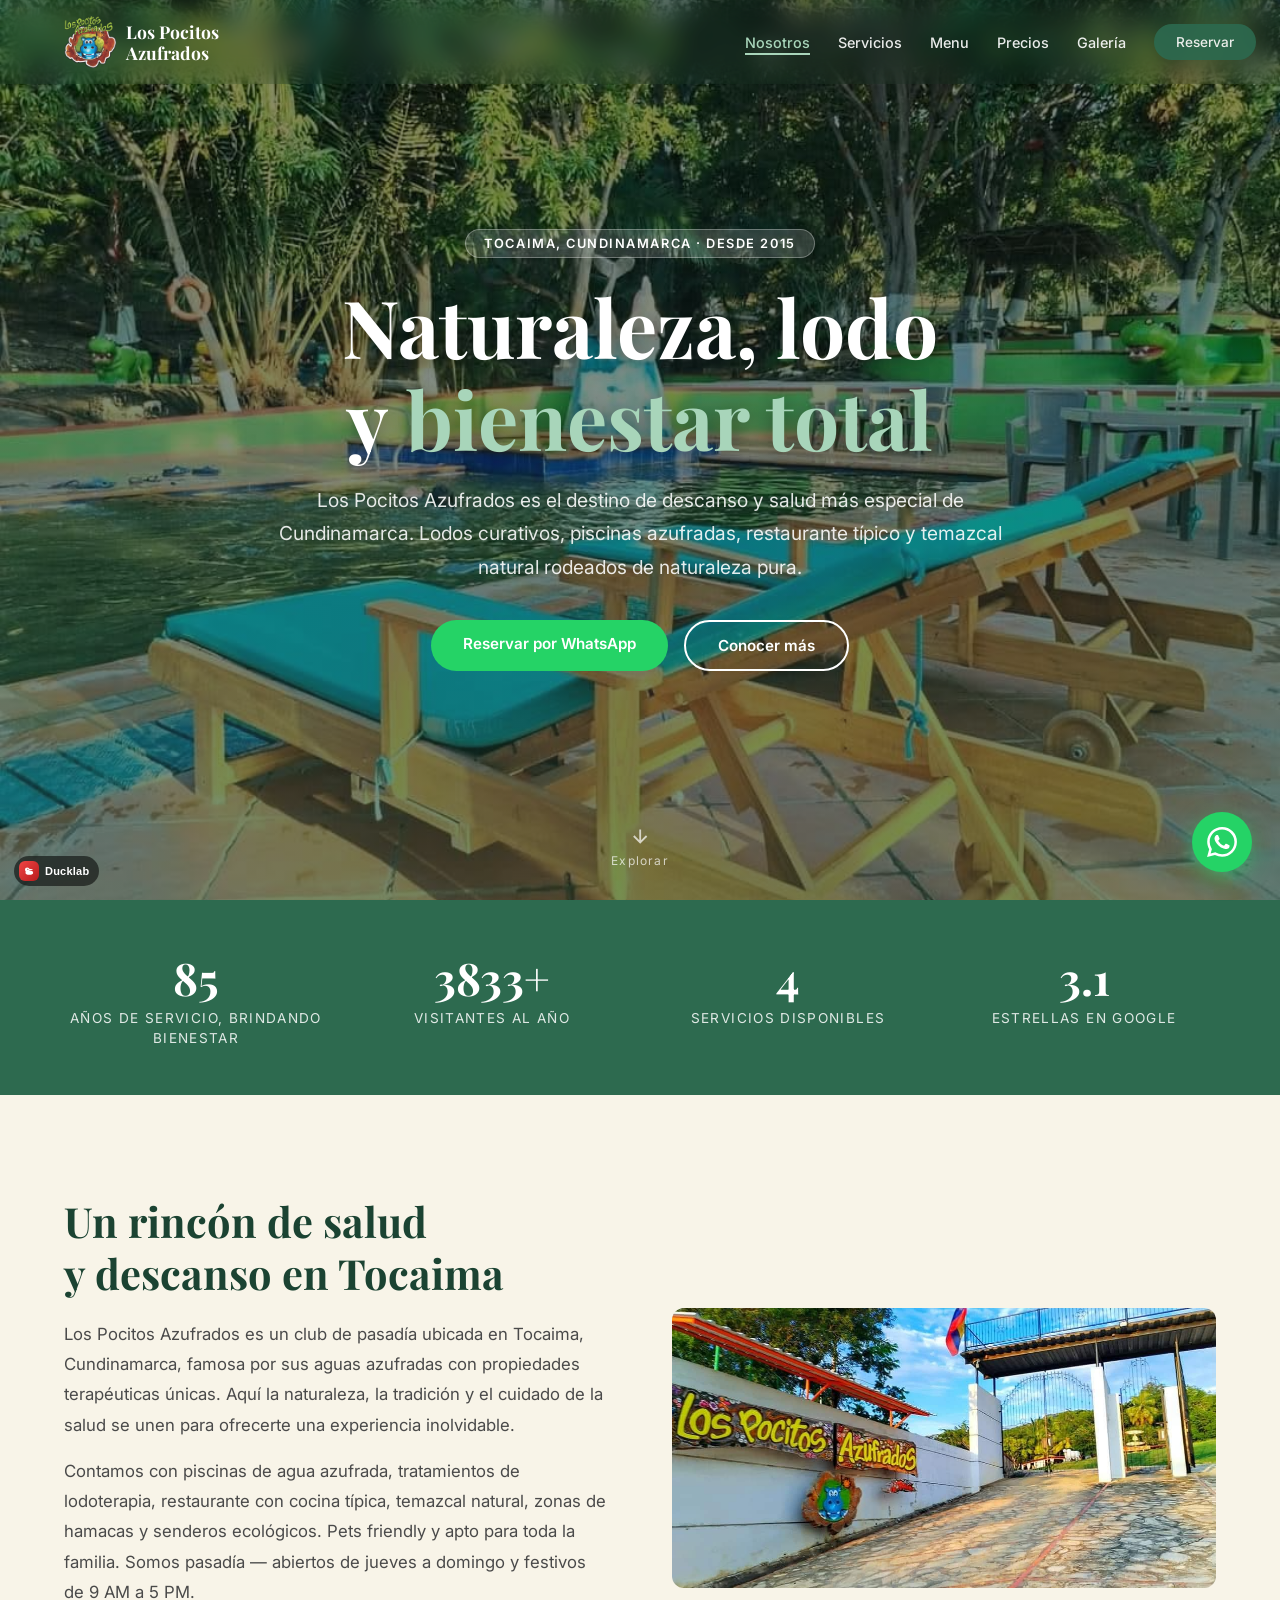
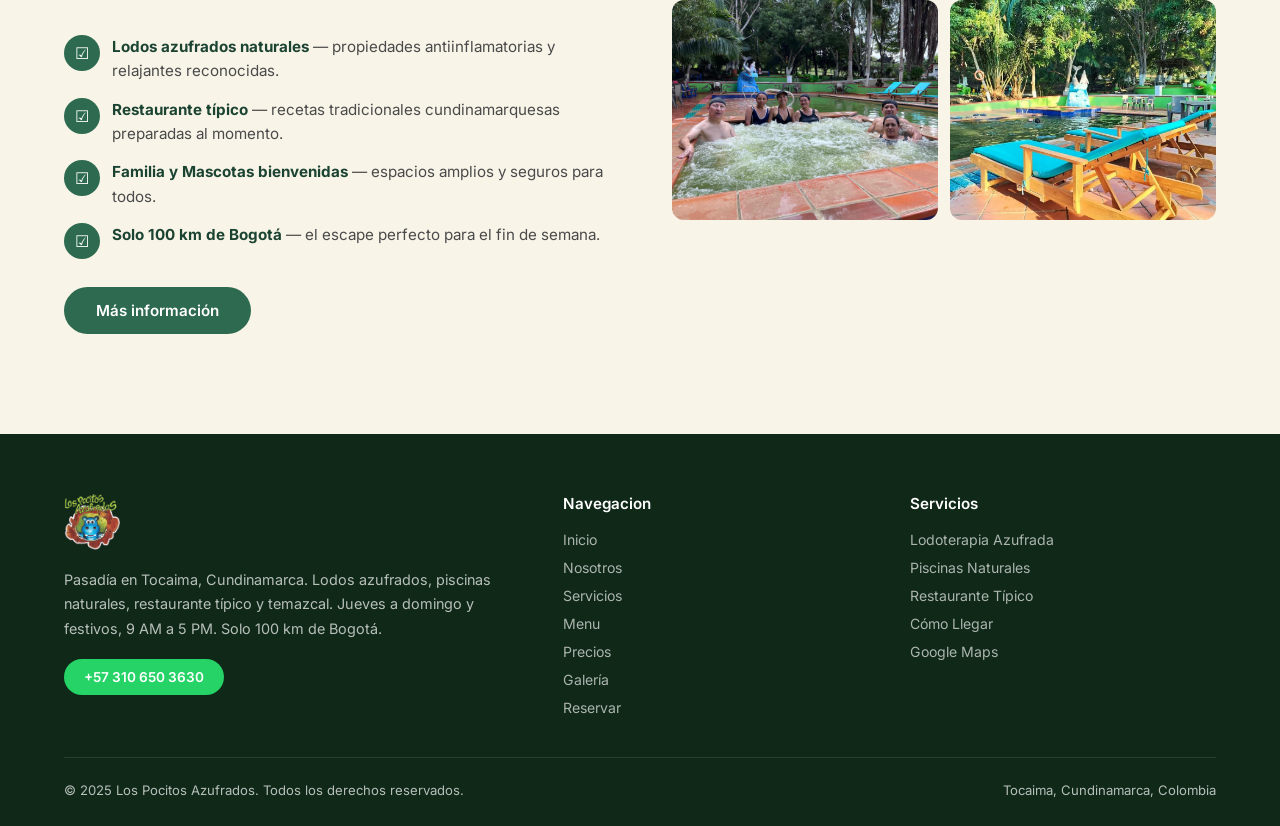
==== commit 689c95fe: "feat(web): sello flotante "Hecho por Ducklab" con enlace al portafolio" ====
--- a/pagina pocitos/index.html
+++ b/pagina pocitos/index.html
@@ -1243,5 +1243,41 @@
   mostrarPagina('nosotros');
 </script>
 
+<!-- Sello "Hecho por Ducklab" — marca de agua fija abajo-izquierda -->
+<a
+  href="https://mi-pagina-web-two-lilac.vercel.app"
+  target="_blank"
+  rel="noopener noreferrer"
+  aria-label="Hecho por Ducklab"
+  style="
+    position: fixed;
+    left: 14px;
+    bottom: 14px;
+    z-index: 9999;
+    display: inline-flex;
+    align-items: center;
+    gap: 6px;
+    padding: 5px 10px 5px 5px;
+    border-radius: 999px;
+    background: rgba(0, 0, 0, 0.55);
+    backdrop-filter: blur(6px);
+    text-decoration: none;
+    font-family: -apple-system, BlinkMacSystemFont, 'Segoe UI', Roboto, sans-serif;
+    transition: transform 0.2s ease, background 0.2s ease;
+  "
+  onmouseover="this.style.transform='translateY(-2px)'; this.style.background='rgba(0,0,0,0.75)';"
+  onmouseout="this.style.transform='translateY(0)'; this.style.background='rgba(0,0,0,0.55)';"
+>
+  <span style="display:inline-flex;align-items:center;justify-content:center;width:20px;height:20px;border-radius:6px;background:linear-gradient(135deg,#ef4444,#b91c1c);">
+    <svg viewBox="0 0 24 24" width="12" height="12" fill="none" aria-hidden="true">
+      <ellipse cx="12.6" cy="15.4" rx="7.6" ry="4.2" fill="#ffffff" />
+      <circle cx="8.4" cy="9.4" r="4.5" fill="#ffffff" />
+      <path d="M12 7.7 L18.6 8.4 c0.9 0.1 0.9 1.3 0 1.4 L12 10.7 Z" fill="#ffffff" />
+      <circle cx="9.7" cy="8.6" r="1.05" fill="#8a1212" />
+    </svg>
+  </span>
+  <span style="font-size:11px;font-weight:600;letter-spacing:0.02em;color:#fff;">Ducklab</span>
+</a>
+
 </body>
 </html>
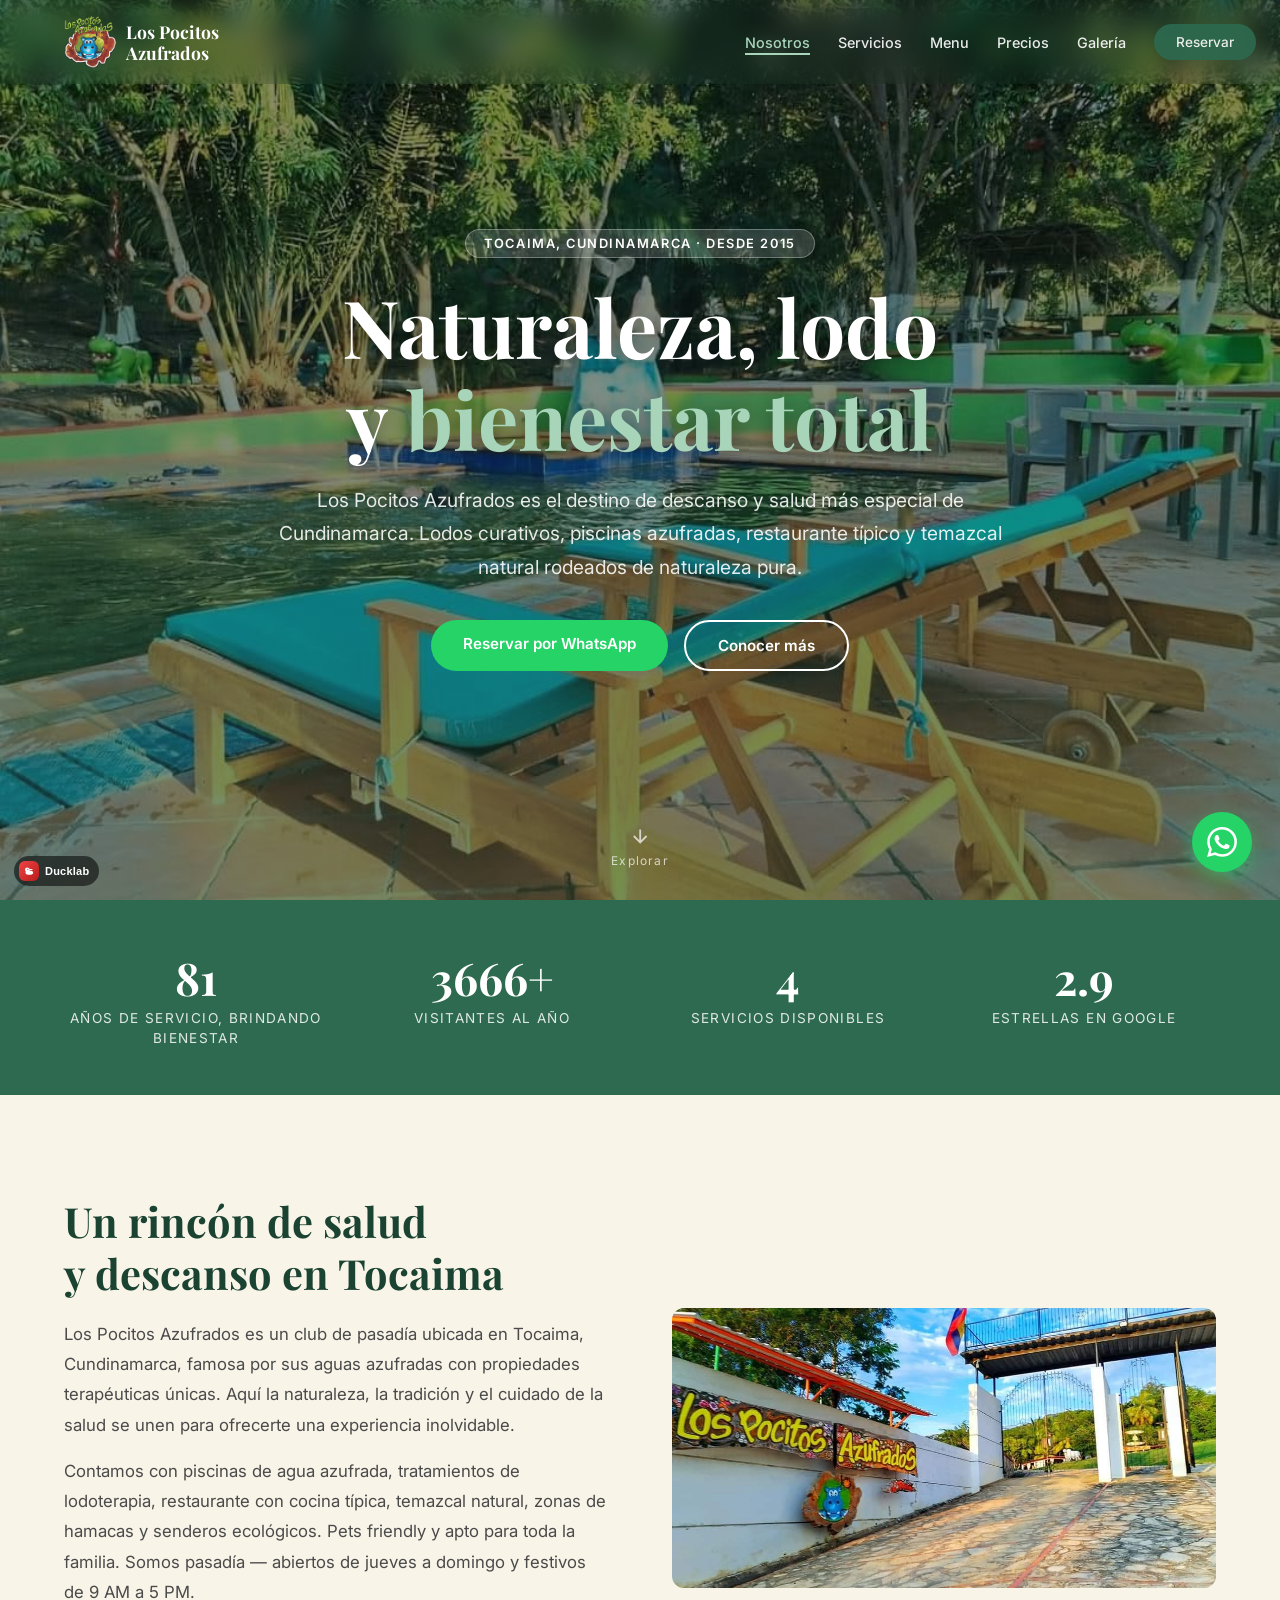
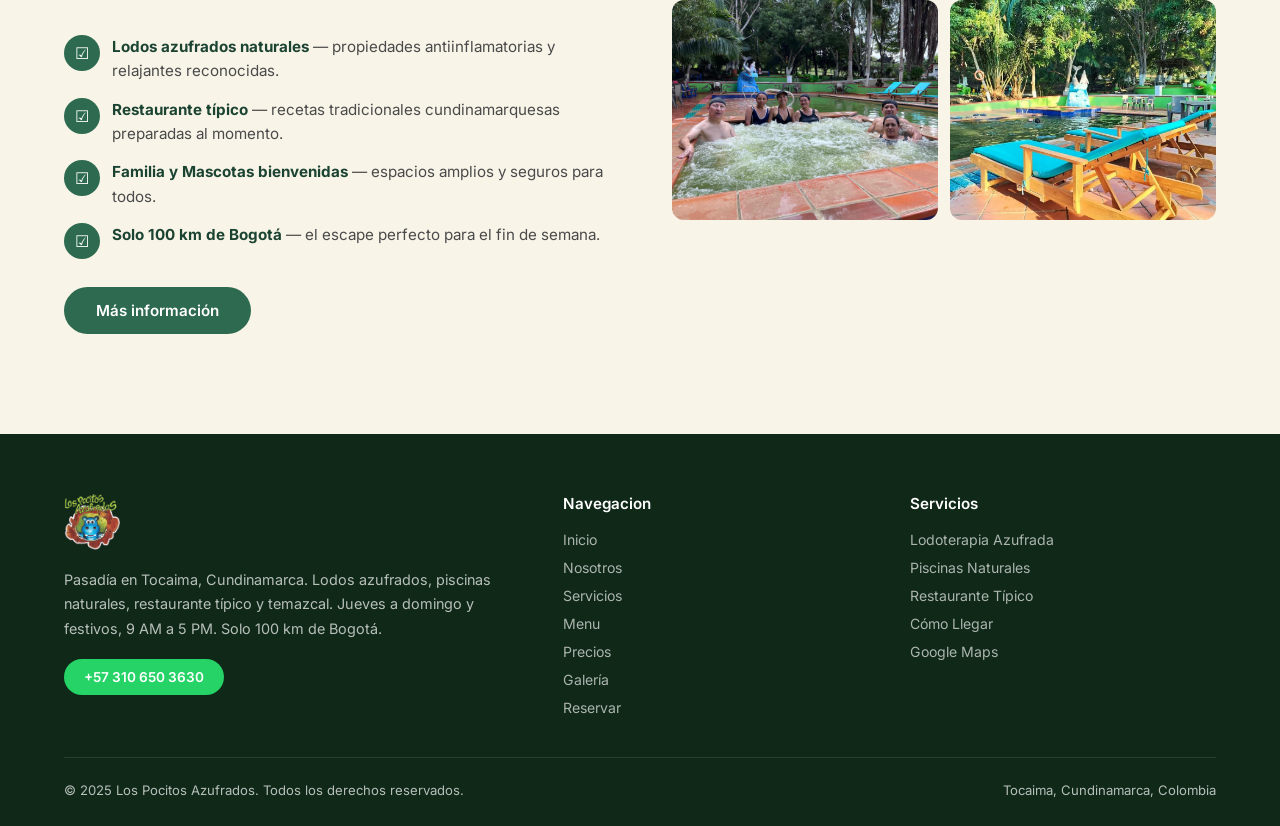
==== commit 29f2440b: "web: ajustar los textos de precios de la página" ====
--- a/pagina pocitos/index.html
+++ b/pagina pocitos/index.html
@@ -683,19 +683,19 @@
         <div class="precio-icon">&#128103;</div>
         <h3>Niños menores de 7 años</h3>
         <div class="precio-valor">$25.000 <span>/ niño</span></div>
-        <p class="precio-desc">Menores de 7 años. Incluye acceso a piscinas azufradas, zona de lodos y caminata. Gorro de natación obligatorio.</p>
+        <p class="precio-desc">Menores de 7 años. Incluye acceso a piscinas azufradas, zona de lodos y caminata. Uso del gorro de natación obligatorio.</p>
       </div>
       <div class="precio-card destacado reveal">
         <div class="precio-icon">&#128100;</div>
         <h3>Adultos (7 años en adelante)</h3>
         <div class="precio-valor">$30.000 <span>/ persona</span></div>
-        <p class="precio-desc">Acceso completo: piscina azufrada, lodoterapia, caminata ecológica, temazcal y zona de descanso. Gorro obligatorio.</p>
+        <p class="precio-desc">Acceso completo: piscina azufrada, lodoterapia, caminata ecológica, temazcal y zona de descanso. Uso del gorro de natación obligatorio.</p>
       </div>
       <div class="precio-card reveal">
         <div class="precio-icon">&#128054;</div>
         <h3>Mascotas</h3>
         <div class="precio-valor">$10.000 <span>/ mascota</span></div>
-        <p class="precio-desc">Tu mascota puede estar contigo en todo el club. Incluye piscina especial para perros y zona de perrera. El perro no puede acercarse a la piscina de personas.</p>
+        <p class="precio-desc">Tu mascota puede acompañarte en las zonas permitidas del club, pero no puede ingresar a las zonas húmedas.</p>
       </div>
     </div>
   </div>
@@ -938,8 +938,8 @@
     <div class="avisos-grid">
 
       <div class="aviso-card reveal">
-        <div class="aviso-titulo"><span class="ico">&#127849;</span> Gorro de natación obligatorio</div>
-        <p>El uso del gorro es <strong>obligatorio</strong> para ingresar a las piscinas. Si no tienes, puedes adquirir uno en la entrada. Sin gorro no se permite el acceso al agua.</p>
+        <div class="aviso-titulo"><span class="ico">&#127849;</span> Uso del gorro obligatorio</div>
+        <p>El uso del gorro de natación es <strong>obligatorio</strong> para ingresar a las piscinas. Si no tienes, puedes adquirir uno en la entrada. Sin gorro no se permite el acceso al agua.</p>
       </div>
 
       <div class="aviso-card reveal">
@@ -973,8 +973,8 @@
       </div>
 
       <div class="aviso-card verde reveal">
-        <div class="aviso-titulo"><span class="ico">&#128054;</span> Mascotas — importante</div>
-        <p>Tu mascota puede estar contigo en todo el club, pero <strong>no puede acercarse a la piscina de personas</strong>. Tiene su propia piscina y zona. Nota: no hay agua limpia disponible para ellas en el club; traela hidratada de casa.</p>
+        <div class="aviso-titulo"><span class="ico">&#128054;</span> Mascotas — zonas húmedas</div>
+        <p>Las mascotas pueden acompañarte en las zonas permitidas del club, pero <strong>no pueden ingresar a las zonas húmedas</strong>.</p>
       </div>
 
     </div>
